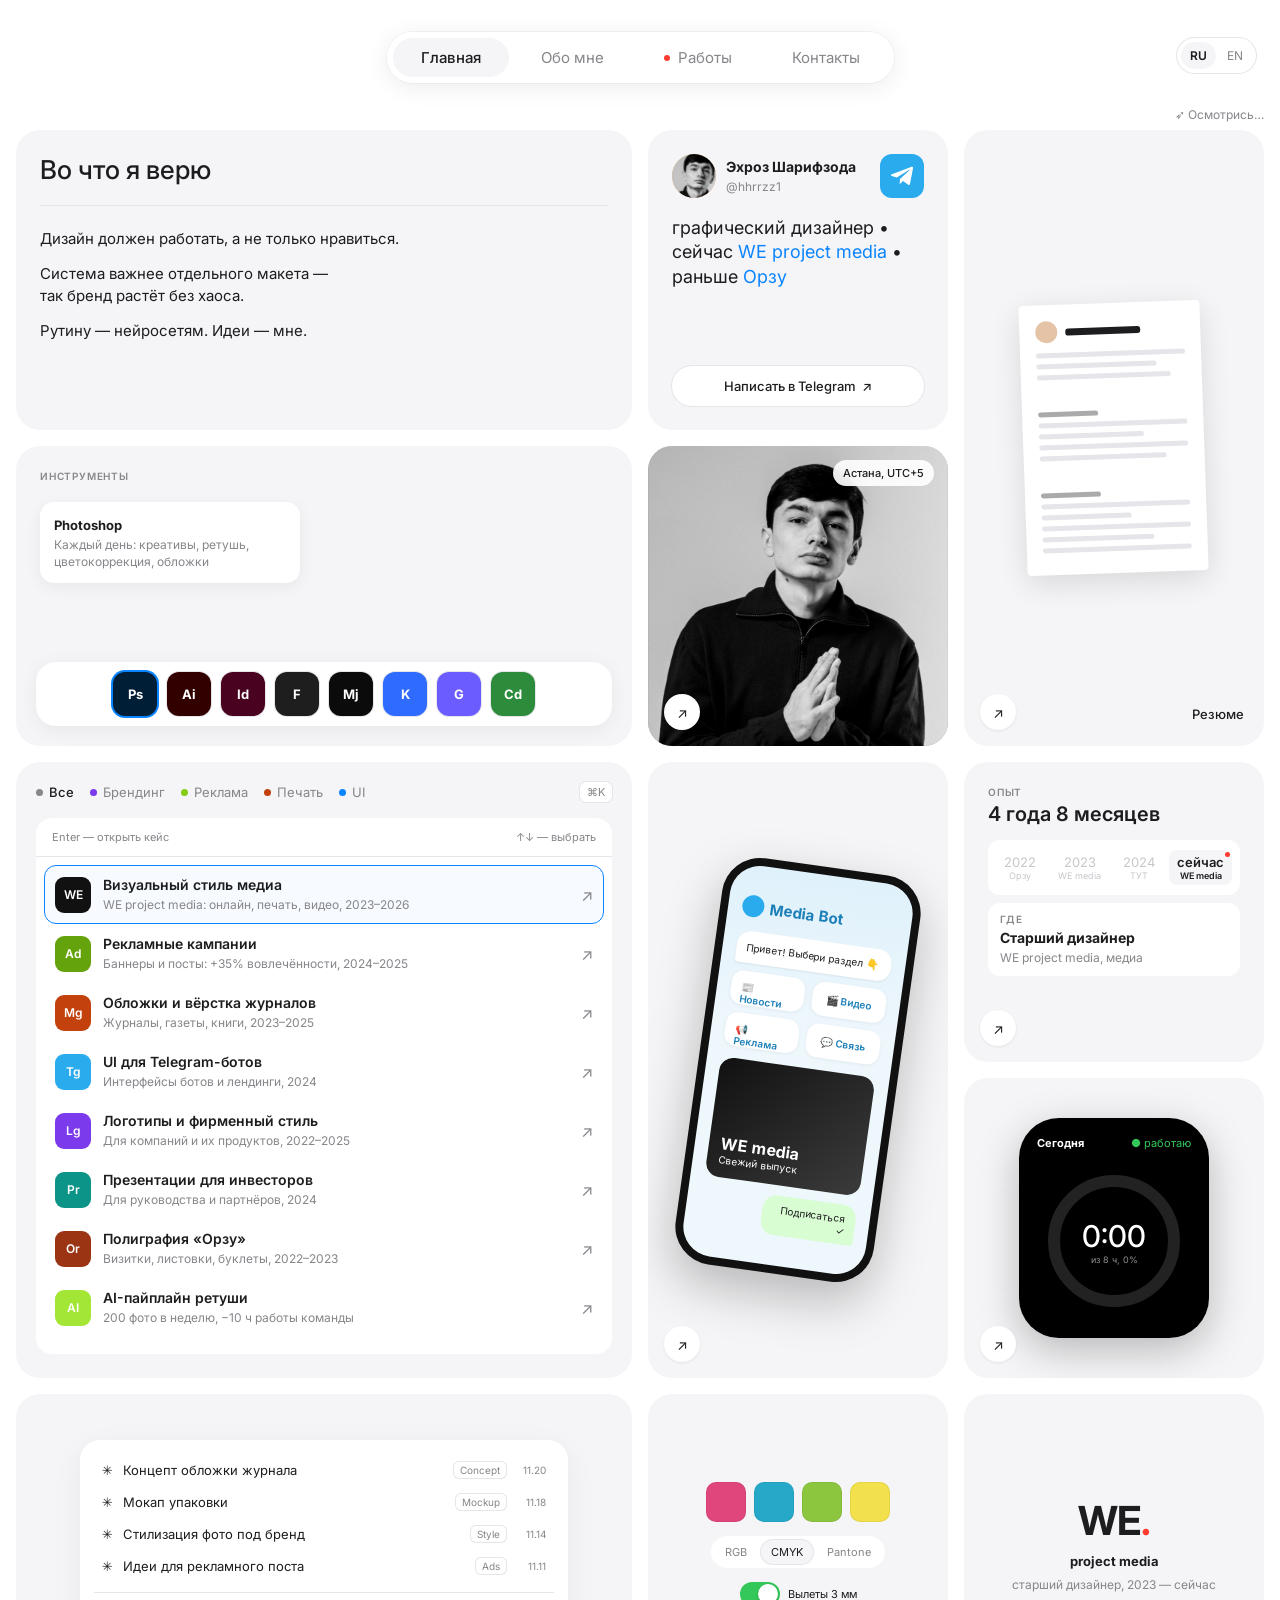
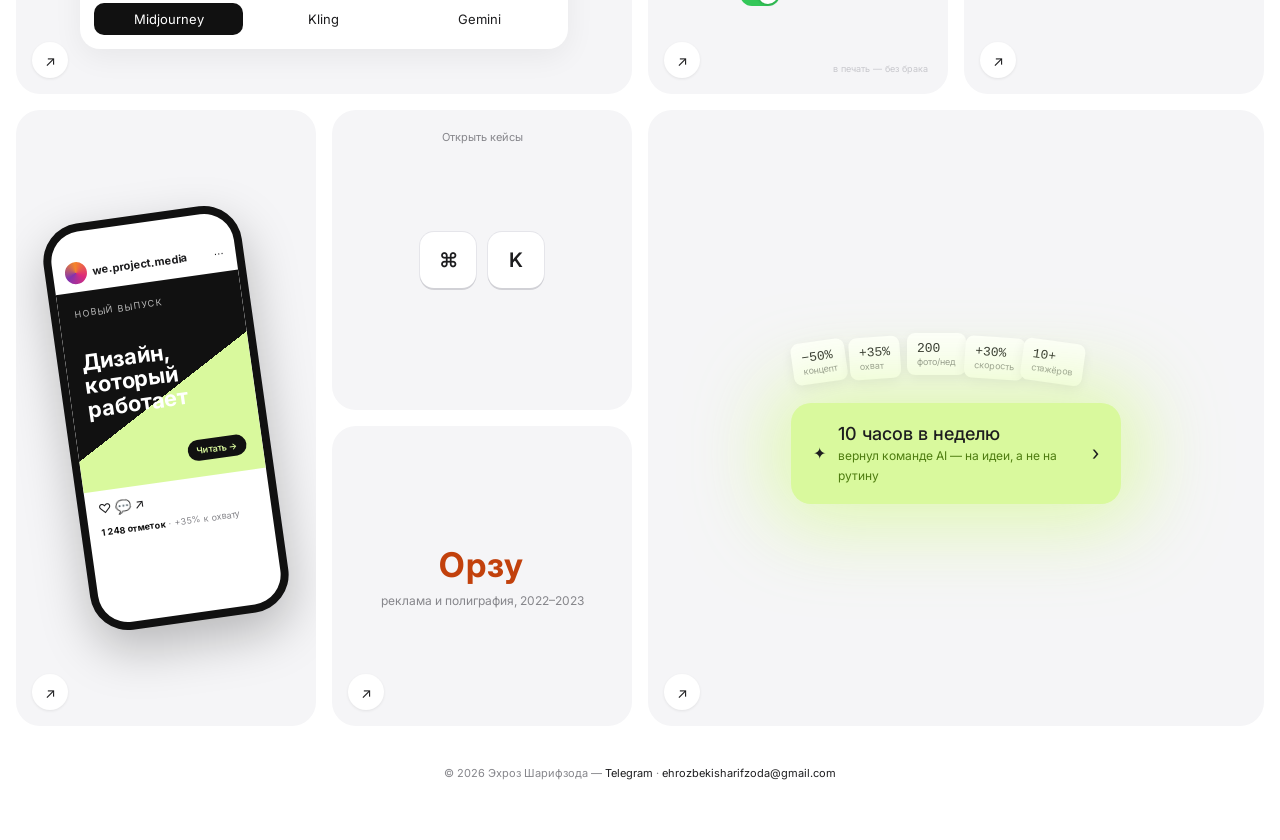
==== index.html @ 91d562b2 "Portfolio site Co-Authored-By: Claude Opus 5.5 <noreply@anthropic.com>" ====
<!doctype html>
<html lang="ru">
<head>
<meta charset="utf-8">
<meta name="viewport" content="width=device-width, initial-scale=1">
<title>Эхроз Шарифзода — графический дизайнер</title>
<link rel="preconnect" href="https://fonts.googleapis.com">
<link href="https://fonts.googleapis.com/css2?family=Inter:wght@400;500;600;700&display=swap" rel="stylesheet">
<style>
:root{
  --bg:#fff; --card:#f5f5f7; --ink:#1d1d1f; --mute:#86868b; --line:#e5e5ea;
  --white:#fff; --accent:#0a84ff; --red:#ff3b30; --lime:#d9f99d; --green:#34c759;
  --r:24px; --cell:330px; --gap:16px;
}
*{box-sizing:border-box;margin:0;padding:0}
body{font-family:Inter,-apple-system,system-ui,sans-serif;background:var(--bg);color:var(--ink);-webkit-font-smoothing:antialiased}
a{color:inherit;text-decoration:none}
button{font:inherit;border:0;background:none;cursor:pointer;color:inherit}

/* ---------- header ---------- */
header{position:sticky;top:16px;z-index:50;display:flex;justify-content:center;padding:16px}
.nav{display:flex;gap:4px;padding:6px;background:rgba(255,255,255,.85);backdrop-filter:blur(20px);border-radius:999px;box-shadow:0 4px 24px rgba(0,0,0,.08),0 0 0 1px rgba(0,0,0,.04)}
.nav a{padding:10px 28px;border-radius:999px;font-size:15px;color:var(--mute);transition:.2s;display:flex;align-items:center;gap:8px}
.nav a:hover{color:var(--ink)}
.nav a.on{background:var(--card);color:var(--ink);font-weight:500}
.nav .dot{width:6px;height:6px;border-radius:50%;background:var(--red)}
.lang{position:absolute;right:24px;top:22px;display:flex;gap:2px;padding:4px;border-radius:999px;background:#fff;box-shadow:0 0 0 1px var(--line)}
.lang button{font-size:12px;padding:6px 9px;border-radius:999px;color:var(--mute)}
.lang button.on{background:var(--card);color:var(--ink);font-weight:600}

.hint{max-width:calc(var(--cell)*4 + var(--gap)*3);margin:24px auto 8px;text-align:right;font-size:12px;color:var(--mute)}

/* ---------- grid ---------- */
main{display:grid;grid-template-columns:repeat(4,var(--cell));grid-auto-rows:var(--cell);gap:var(--gap);justify-content:center;padding:0 16px}
.t{background:var(--card);border-radius:var(--r);position:relative;overflow:hidden;padding:24px;transition:transform .25s}
.w2{grid-column:span 2}.h2{grid-row:span 2}
.go{position:absolute;left:16px;bottom:16px;width:36px;height:36px;border-radius:50%;background:#fff;display:grid;place-items:center;font-size:14px;box-shadow:0 1px 3px rgba(0,0,0,.08);transition:.2s}
.t:hover .go{transform:scale(1.08)}
.label{font-size:10px;font-weight:600;letter-spacing:.08em;color:var(--mute);text-transform:uppercase}

/* beliefs */
.intro h1{font-size:26px;font-weight:500;padding-bottom:20px;border-bottom:1px solid var(--line);margin-bottom:22px}
.intro p{font-size:15px;line-height:1.5;margin-bottom:12px}

/* profile */
.prof{display:flex;flex-direction:column}
.prof .top{display:flex;align-items:center;gap:10px}
.ava{width:44px;height:44px;border-radius:50%;background:linear-gradient(135deg,#f6d365,#fda085);display:grid;place-items:center;color:#fff;font-weight:600;flex:none;overflow:hidden}
.ava img,.photo img{width:100%;height:100%;object-fit:cover}
.photo img{object-position:50% 18%;transition:transform .5s}.photo:hover img{transform:scale(1.04)}
.ava img{object-position:50% 12%;transform:scale(2.2);transform-origin:50% 22%}
.prof b{font-size:14px;display:block}.prof small{font-size:12px;color:var(--mute)}
.tg{margin-left:auto;width:44px;height:44px;border-radius:12px;background:#2aabee;display:grid;place-items:center}
.prof p{font-size:18px;line-height:1.35;margin-top:18px}
.prof p a{color:var(--accent)}
.btn{margin-top:auto;display:flex;justify-content:center;gap:6px;padding:12px;border-radius:999px;background:#fff;font-size:13px;font-weight:500;box-shadow:0 0 0 1px var(--line)}
.btn:hover{background:#fafafa}

/* tools */
.tool-tip{background:#fff;border-radius:14px;padding:12px 14px;width:260px;margin-top:20px;box-shadow:0 4px 16px rgba(0,0,0,.06);min-height:70px}
.tool-tip b{font-size:13px}.tool-tip p{font-size:12px;color:var(--mute);line-height:1.4;margin-top:3px}
.dock{position:absolute;left:20px;right:20px;bottom:20px;background:#fff;border-radius:20px;padding:10px;display:flex;justify-content:center;gap:10px;box-shadow:0 4px 20px rgba(0,0,0,.06)}
.dock button{width:44px;height:44px;border-radius:12px;display:grid;place-items:center;font-size:13px;font-weight:700;color:#fff;transition:transform .2s;box-shadow:0 0 0 1px var(--line)}
.dock button:hover{transform:translateY(-6px) scale(1.1)}
.dock button.on{box-shadow:0 0 0 2px var(--accent)}

/* photo */
.photo{padding:0;background:linear-gradient(160deg,#e9d8c8,#b89a83)}
.photo .ph{position:absolute;inset:0;display:grid;place-items:center;color:rgba(255,255,255,.8);font-size:13px}
.chip{position:absolute;top:14px;right:14px;background:rgba(255,255,255,.9);backdrop-filter:blur(8px);padding:6px 10px;border-radius:999px;font-size:11px;font-weight:500}

/* resume */
.cv{display:grid;place-items:center}
.paper{width:72%;aspect-ratio:1/1.41;background:#fff;border-radius:4px;box-shadow:0 8px 30px rgba(0,0,0,.12);padding:16px;transform:rotate(-2deg);transition:.3s}
.cv:hover .paper{transform:rotate(0) scale(1.03)}
.paper i{display:block;height:5px;background:var(--line);border-radius:3px;margin:6px 0}
.cv .cap{position:absolute;right:20px;bottom:24px;font-size:13px;font-weight:500}

/* cases */
.cases{padding:20px}
.filters{display:flex;gap:16px;align-items:center;font-size:13px;color:var(--mute);margin-bottom:16px}
.filters button{display:flex;align-items:center;gap:6px;color:var(--mute)}
.filters button.on{color:var(--ink);font-weight:500}
.filters .k{margin-left:auto;font-size:11px;padding:3px 7px;background:#fff;border-radius:6px;box-shadow:0 0 0 1px var(--line)}
.fd{width:7px;height:7px;border-radius:50%}
.list{background:#fff;border-radius:16px;height:calc(100% - 40px);display:flex;flex-direction:column;overflow:hidden}
.list .bar{display:flex;justify-content:space-between;font-size:11px;color:var(--mute);padding:12px 16px;border-bottom:1px solid var(--line)}
.list ul{list-style:none;overflow:auto;padding:8px;flex:1}
.list li a{display:flex;align-items:center;gap:12px;padding:10px;border-radius:12px;border:1.5px solid transparent}
.list li.sel a{border-color:var(--accent);background:#f7fbff}
.list li a:hover{background:#fafafa}
.ic{width:36px;height:36px;border-radius:9px;display:grid;place-items:center;color:#fff;font-size:12px;font-weight:600;flex:none}
.list b{font-size:14px;font-weight:600;display:block}.list small{font-size:12px;color:var(--mute)}
.list .ar{margin-left:auto;color:var(--mute)}

/* phone mockups */
.phone-t{display:grid;place-items:center}
.phone{width:200px;height:410px;border-radius:38px;background:#111;padding:8px;box-shadow:0 20px 50px rgba(0,0,0,.25);transform:rotate(8deg);transition:.4s}
.phone-t:hover .phone{transform:rotate(0)}
.scr{width:100%;height:100%;border-radius:30px;background:linear-gradient(180deg,#ece9ff,#fff 45%);padding:30px 14px;overflow:hidden;font-size:10px}
.scr .brand{font-weight:700;font-size:15px;color:#3b2fb8}
.scr .bal{margin-top:16px;background:#2d2a8a;color:#fff;border-radius:16px;padding:14px}
.scr .bal b{font-size:22px;display:block;margin-top:6px}
.scr .row{display:grid;grid-template-columns:1fr 1fr;gap:8px;margin-top:10px}
.scr .row div{background:#fff;border-radius:12px;padding:10px;box-shadow:0 1px 4px rgba(0,0,0,.06);height:60px}
.scr .ln{height:8px;border-radius:4px;background:#e8e6f5;margin:10px 0}

/* experience */
.exp h3{font-size:20px;font-weight:600;margin:4px 0 14px}
.tl{display:flex;justify-content:space-between;background:#fff;border-radius:12px;padding:10px 8px}
.tl button{text-align:center;font-size:13px;color:#c7c7cc;padding:4px 8px;border-radius:8px;position:relative}
.tl button small{display:block;font-size:9px}
.tl button.on{color:var(--ink);background:var(--card);font-weight:600}
.tl button.on::after{content:"";position:absolute;top:2px;right:2px;width:5px;height:5px;border-radius:50%;background:var(--red)}
.where{background:#fff;border-radius:12px;padding:10px 12px;margin-top:8px}
.where b{font-size:14px;display:block;margin-top:4px}.where small{font-size:12px;color:var(--mute)}

/* timer */
.timer-t{display:grid;place-items:center}
.watch{width:190px;height:220px;border-radius:40px;background:#000;color:#fff;padding:18px;box-shadow:0 12px 40px rgba(0,0,0,.25);position:relative}
.watch .hd{display:flex;justify-content:space-between;font-size:11px}
.watch .hd span{color:var(--green)}
.ring{position:absolute;left:50%;top:56%;transform:translate(-50%,-50%);width:140px;height:140px}
.ring svg{transform:rotate(-90deg)}
.ring .v{position:absolute;inset:0;display:grid;place-content:center;text-align:center}
.ring b{font-size:30px;font-weight:500}.ring small{font-size:9px;color:#8e8e93}

/* ai prompts */
.ai{display:grid;place-items:center}
.ai .win{width:86%;background:#fff;border-radius:20px;padding:14px;box-shadow:0 8px 30px rgba(0,0,0,.06)}
.ai ul{list-style:none}
.ai li{display:flex;align-items:center;gap:10px;padding:8px;font-size:13px;border-radius:10px}
.ai li:hover{background:var(--card)}
.ai li .tag{margin-left:auto;font-size:10px;color:var(--mute);padding:2px 6px;border-radius:5px;box-shadow:0 0 0 1px var(--line)}
.ai li time{font-size:10px;color:var(--mute);width:30px;text-align:right}
.ai .sw{display:flex;gap:6px;margin-top:10px;padding-top:10px;border-top:1px solid var(--line)}
.ai .sw button{flex:1;padding:8px;border-radius:10px;font-size:13px;display:flex;justify-content:center;gap:6px}
.ai .sw button.on{background:#111;color:#fff}

/* toggle widget */
.tw{display:flex;flex-direction:column;align-items:center;justify-content:center;gap:14px}
.pill{background:#111;color:#fff;padding:10px 18px;border-radius:12px;font-size:13px}
.seg{display:flex;gap:4px;background:#fff;padding:4px;border-radius:999px}
.seg button{font-size:11px;padding:5px 10px;border-radius:999px;color:var(--mute)}
.seg button.on{background:var(--card);color:var(--ink);box-shadow:0 0 0 1px var(--line)}
.switch{display:flex;align-items:center;gap:8px;font-size:11px}
.sw-i{width:40px;height:24px;border-radius:999px;background:#d1d1d6;position:relative;transition:.2s}
.sw-i::after{content:"";position:absolute;top:2px;left:2px;width:20px;height:20px;border-radius:50%;background:#fff;transition:.2s;box-shadow:0 1px 3px rgba(0,0,0,.2)}
.sw-i.on{background:var(--green)}.sw-i.on::after{left:18px}
.sws{display:flex;gap:8px}
.sws i{width:40px;height:40px;border-radius:10px;background:var(--cmyk);transition:background .4s;box-shadow:inset 0 0 0 1px rgba(0,0,0,.06)}
.sws.rgb i{background:var(--rgb)}
.tw .ver{position:absolute;right:20px;bottom:20px;font-size:9px;color:#c7c7cc}

/* logo tiles */
.logo{display:flex;flex-direction:column;align-items:center;justify-content:center;gap:8px;text-align:center}
.logo .mk{font-size:26px;font-weight:700;letter-spacing:.04em}
.logo small{font-size:12px;color:var(--mute)}

/* cmd k */
.cmd{display:flex;flex-direction:column;align-items:center;justify-content:center;gap:16px}
.cmd .top{position:absolute;top:20px;font-size:11px;color:var(--mute)}
.keys{display:flex;gap:12px}
.keys kbd{width:56px;height:56px;border-radius:14px;background:#fff;display:grid;place-items:center;font:600 20px Inter;box-shadow:0 2px 0 #d1d1d6,0 0 0 1px var(--line);transition:.1s}
.cmd:hover kbd,.keys kbd.dn{transform:translateY(2px);box-shadow:0 0 0 #d1d1d6,0 0 0 1px var(--line)}

/* saved */
.saved{display:grid;place-items:center}
.cards{position:relative;width:300px;height:80px}
.cards span{position:absolute;top:0;background:#fff;border-radius:8px;padding:8px 10px;font-size:13px;font-family:ui-monospace,monospace;box-shadow:0 4px 12px rgba(0,0,0,.08);transition:.4s}
.cards span small{display:block;font-size:9px;color:var(--mute);font-family:Inter}
.saved:hover .cards span{transform:translateY(-14px) rotate(0)!important}
.glow{position:relative;margin-top:-10px;width:330px;padding:20px 22px;border-radius:20px;background:var(--lime);box-shadow:0 0 80px 20px rgba(217,249,157,.8);display:flex;gap:12px;align-items:center}
.glow b{font-size:18px;font-weight:500;display:block}.glow small{font-size:12px;color:#4d7c0f}
.glow .ch{margin-left:auto;font-size:20px}

footer{text-align:center;font-size:11px;color:var(--mute);padding:40px 0 60px}
footer a{color:var(--ink)}

/* modal ⌘K */
.ov{position:fixed;inset:0;background:rgba(0,0,0,.25);backdrop-filter:blur(4px);display:none;align-items:flex-start;justify-content:center;padding-top:15vh;z-index:100}
.ov.on{display:flex}
.ov .list{width:min(560px,92vw);height:auto;max-height:60vh;box-shadow:0 20px 60px rgba(0,0,0,.2)}
.ov input{border:0;outline:0;font:15px Inter;padding:16px;border-bottom:1px solid var(--line)}

/* responsive */
body{overflow-x:clip}
html{scroll-behavior:smooth}.t{scroll-margin-top:96px}
.wrap{container-type:inline-size}
.photo img{position:absolute;inset:0}
.nav a{white-space:nowrap}
.t{min-width:0}
@media (max-width:1420px){
  :root{--cell:calc((100vw - 32px - 48px)/4)}
  @supports (width:1cqw){:root{--cell:calc((100cqw - 32px - 48px)/4)}}
  main{grid-template-columns:repeat(4,var(--cell))}
}
@media (max-width:1180px){
  .lang{position:static;margin-left:8px;align-self:center}
  header{align-items:center}
}
@media (max-width:1180px){
  :root{--cell:calc((100vw - 32px - 16px)/2)}
  @supports (width:1cqw){:root{--cell:calc((100cqw - 32px - 16px)/2)}}
  main{grid-template-columns:repeat(2,var(--cell))}
}
@media (max-width:640px){
  header{padding:12px 8px;top:8px}
  .nav{padding:4px}
  .nav a{padding:8px 11px;font-size:13px}
  .nav a.home{display:none}
  .lang{margin-left:6px}
  .lang button{padding:6px 7px}
  .hint{display:none}
  main{grid-template-columns:minmax(0,1fr);grid-auto-rows:auto;padding:8px 12px 0;gap:12px}
  .w2,.h2{grid-column:auto;grid-row:auto}
  .t{min-height:330px}
  .intro,.prof,.exp{min-height:0}
  .intro h1{font-size:22px}
  .prof p{margin-bottom:20px}
  .exp{padding-bottom:68px}
  .photo{min-height:0;aspect-ratio:4/5}
  .cv .paper{width:52%}
  .cases{min-height:0}
  .cases .list{height:auto}
  .filters{flex-wrap:wrap;gap:8px 14px}
  .filters .k{display:none}
  .phone-t.h2{min-height:500px}
  .saved.h2{min-height:420px}
  .tool-tip{width:100%}
  .dock{flex-wrap:wrap;gap:8px}
  .dock button{width:38px;height:38px;font-size:12px}
  .ai .win{width:100%}
  .ai li time{display:none}
  .glow,.cards{width:100%}
  .cards span:nth-child(n+5){display:none}
  .tl button{padding:4px 4px;font-size:12px}
  footer{padding:32px 16px 48px}
}
@media (max-width:360px){
  .nav a{padding:7px 8px;font-size:12px;gap:5px}
  .lang{margin-left:4px}.lang button{padding:5px 6px;font-size:11px}
}
@media (hover:none){ .cmd .top{display:none} }
</style>
</head>
<body>

<header>
  <nav class="nav">
    <a href="#" class="on home" data-i="nav_home">Главная</a>
    <a href="#about" data-i="nav_about">Обо мне</a>
    <a href="#work"><span class="dot"></span><span data-i="nav_work">Работы</span></a>
    <a href="#contact" data-i="nav_contact">Контакты</a>
  </nav>
  <div class="lang"><button data-l="ru" class="on">RU</button><button data-l="en">EN</button></div>
</header>

<div class="hint">➶ <span data-i="hint">Осмотрись…</span></div>

<div class="wrap"><main>
  <!-- 1. Убеждения -->
  <section class="t intro w2" id="about">
    <h1 data-i="believe_h">Во что я верю</h1>
    <div id="beliefs"></div>
  </section>

  <!-- 2. Профиль -->
  <section class="t prof" id="contact">
    <div class="top">
      <div class="ava" id="ava"></div>
      <div><b id="name"></b><small id="handle"></small></div>
      <a class="tg" id="tg1" target="_blank" aria-label="Telegram"><svg width="22" height="22" viewBox="0 0 24 24" fill="#fff"><path d="M9.8 15.3l-.4 5.3c.6 0 .8-.3 1.1-.6l2.7-2.5 5.5 4c1 .6 1.7.3 2-.9L24 3.6c.3-1.5-.5-2.1-1.5-1.7L1 10.2c-1.4.6-1.4 1.4-.2 1.8l5.6 1.7L19.4 5.5c.6-.4 1.2-.2.7.2z"/></svg></a>
    </div>
    <p id="bio"></p>
    <a class="btn" id="tg2" target="_blank"><span data-i="msg">Написать в Telegram</span> ↗</a>
  </section>

  <!-- 3. Резюме -->
  <a class="t cv h2" id="cvlink" target="_blank">
    <div class="paper"><div style="display:flex;gap:8px;align-items:center;margin-bottom:10px"><div style="width:22px;height:22px;border-radius:50%;background:#e5c3a6"></div><i style="width:50%;height:7px;background:#1d1d1f"></i></div>
      <i></i><i style="width:80%"></i><i style="width:90%"></i><br><i style="width:40%;background:#aaa"></i><i></i><i style="width:70%"></i><i></i><i style="width:85%"></i><br><i style="width:40%;background:#aaa"></i><i></i><i style="width:60%"></i><i></i><i style="width:75%"></i><i></i></div>
    <span class="go">↗</span><span class="cap" data-i="cv">Резюме</span>
  </a>

  <!-- 4. Инструменты -->
  <section class="t w2">
    <div class="label" data-i="tools">Инструменты</div>
    <div class="tool-tip"><b id="tool-n"></b><p id="tool-d"></p></div>
    <div class="dock" id="dock"></div>
  </section>

  <!-- 5. Фото -->
  <section class="t photo">
    <div class="ph" id="photo"></div>
    <span class="chip" id="loc"></span>
    <span class="go">↗</span>
  </section>

  <!-- 6. Кейсы -->
  <section class="t cases w2 h2" id="work">
    <div class="filters" id="filters"></div>
    <div class="list">
      <div class="bar"><span data-i="enter">Enter — открыть кейс</span><span data-i="arrows">↑↓ — выбрать</span></div>
      <ul id="cases"></ul>
    </div>
  </section>

  <!-- 7. Телефон 1 -->
  <section class="t phone-t h2">
    <div class="phone"><div class="scr" style="background:linear-gradient(180deg,#dff1fb,#eef7fc 40%)">
      <div class="brand" style="color:#1c7fb8;display:flex;align-items:center;gap:6px"><span style="width:22px;height:22px;border-radius:50%;background:#2aabee;display:inline-block"></span>Media Bot</div>
      <div style="background:#fff;border-radius:14px 14px 14px 4px;padding:10px;margin-top:14px;box-shadow:0 1px 2px rgba(0,0,0,.08)">Привет! Выбери раздел 👇</div>
      <div class="row" style="margin-top:8px"><div style="height:34px;display:grid;place-items:center;color:#1c7fb8;font-weight:600">📰 Новости</div><div style="height:34px;display:grid;place-items:center;color:#1c7fb8;font-weight:600">🎬 Видео</div><div style="height:34px;display:grid;place-items:center;color:#1c7fb8;font-weight:600">📢 Реклама</div><div style="height:34px;display:grid;place-items:center;color:#1c7fb8;font-weight:600">💬 Связь</div></div>
      <div style="margin-top:12px;border-radius:14px;height:120px;background:linear-gradient(135deg,#111,#3b3b3b);color:#fff;padding:12px;display:flex;flex-direction:column;justify-content:flex-end"><b style="font-size:16px">WE media</b>Свежий выпуск</div>
      <div style="background:#d9fdd3;border-radius:14px 14px 4px 14px;padding:8px 10px;margin:10px 0 0 auto;width:60%;text-align:right">Подписаться ✓</div>
    </div></div>
    <span class="go">↗</span>
  </section>

  <!-- 8. Опыт -->
  <section class="t exp">
    <div class="label" data-i="exp">Опыт</div>
    <h3 id="exp-total"></h3>
    <div class="tl" id="tl"></div>
    <div class="where"><div class="label" data-i="where">Где</div><b id="w-role"></b><small id="w-place"></small></div>
    <span class="go">↗</span>
  </section>

  <!-- 9. Таймер -->
  <section class="t timer-t">
    <div class="watch">
      <div class="hd"><b data-i="today">Сегодня</b><span>● <span data-i="working">работаю</span></span></div>
      <div class="ring">
        <svg width="140" height="140"><circle cx="70" cy="70" r="60" stroke="#222" stroke-width="12" fill="none"/><circle id="arc" cx="70" cy="70" r="60" stroke="#fff" stroke-width="12" fill="none" stroke-linecap="round" stroke-dasharray="377" stroke-dashoffset="377" style="transition:stroke-dashoffset 1s"/></svg>
        <div class="v"><b id="clock">0:00</b><small id="pct"></small></div>
      </div>
    </div>
    <span class="go">↗</span>
  </section>

  <!-- 10. AI-промпты -->
  <section class="t ai w2">
    <div class="win">
      <ul id="prompts"></ul>
      <div class="sw" id="aisw"></div>
    </div>
    <span class="go">↗</span>
  </section>

  <!-- 11. Виджет печати: RGB / CMYK -->
  <section class="t tw">
    <div class="sws" id="sws"><i style="--rgb:#ff2d55;--cmyk:#e0457b"></i><i style="--rgb:#00e0ff;--cmyk:#26a9c9"></i><i style="--rgb:#7cff00;--cmyk:#8cc63f"></i><i style="--rgb:#ffe600;--cmyk:#f2e14c"></i></div>
    <div class="seg" id="seg"><button>RGB</button><button class="on">CMYK</button><button>Pantone</button></div>
    <div class="switch"><span class="sw-i on" id="swi"></span><span data-i="bleed">Вылеты 3 мм</span></div>
    <span class="ver" data-i="tryit">в печать — без брака</span>
    <span class="go">↗</span>
  </section>

  <!-- 12. Лого: WE project media -->
  <section class="t logo">
    <div class="mk" style="font-size:40px;letter-spacing:-.02em">WE<span style="color:var(--red)">.</span></div>
    <b style="font-size:13px">project media</b>
    <small data-i="logo1">старший дизайнер, 2023 — сейчас</small>
    <span class="go">↗</span>
  </section>

  <!-- 13. Телефон 2 -->
  <section class="t phone-t h2">
    <div class="phone" style="transform:rotate(-8deg)"><div class="scr" style="background:#fff;padding:30px 0 0">
      <div style="display:flex;align-items:center;gap:6px;padding:0 12px 8px"><span style="width:22px;height:22px;border-radius:50%;background:conic-gradient(#f58529,#dd2a7b,#8134af,#f58529)"></span><b style="font-size:11px">we.project.media</b><span style="margin-left:auto">⋯</span></div>
      <div style="height:200px;background:linear-gradient(150deg,#111 0 55%,#d9f99d 55%);color:#fff;padding:16px;display:flex;flex-direction:column;justify-content:space-between">
        <span style="font-size:9px;letter-spacing:.1em;opacity:.7">НОВЫЙ ВЫПУСК</span>
        <b style="font-size:22px;line-height:1.05">Дизайн,<br>который<br>работает</b>
        <span style="align-self:flex-end;background:#111;color:#d9f99d;padding:5px 9px;border-radius:999px;font-size:9px;font-weight:600">Читать →</span>
      </div>
      <div style="padding:10px 12px;font-size:13px">♡ 💬 ↗</div>
      <div style="padding:0 12px;font-size:9px;color:#86868b"><b style="color:#111">1 248 отметок</b> · +35% к охвату</div>
    </div></div>
    <span class="go">↗</span>
  </section>

  <!-- 14. ⌘K -->
  <button class="t cmd" id="cmdtile">
    <span class="top" data-i="opencases">Открыть кейсы</span>
    <div class="keys"><kbd>⌘</kbd><kbd>K</kbd></div>
  </button>

  <!-- 15. Сэкономлено -->
  <section class="t saved w2 h2">
    <div>
      <div class="cards" id="stat-cards"></div>
      <div class="glow"><span>✦</span><div><b data-i="saved">10 часов в неделю</b><small data-i="saved2">вернул команде AI — на идеи, а не на рутину</small></div><span class="ch">›</span></div>
    </div>
    <span class="go">↗</span>
  </section>

  <!-- 16. Лого проекта 2 -->
  <section class="t logo">
    <div class="mk" style="color:#c2410c;font-size:34px">Орзу</div>
    <small data-i="logo2">реклама и полиграфия, 2022–2023</small>
    <span class="go">↗</span>
  </section>
</main></div>

<footer>© <span id="yr"></span> <span id="fname"></span> — <a id="tg3" target="_blank">Telegram</a> · <a id="mail"></a></footer>

<div class="ov" id="ov">
  <div class="list"><input id="q" placeholder="Поиск кейса…"><ul id="ovlist"></ul></div>
</div>

<script>
/* ===================================================================
   ВСЁ, ЧТО НУЖНО ПОМЕНЯТЬ ПОД СЕБЯ — ЗДЕСЬ
   =================================================================== */
const ME = {
  name:   {ru:"Эхроз Шарифзода", en:"Ehroz Sharifzoda"},
  handle: "@hhrrzz1",
  telegram: "https://t.me/hhrrzz1",
  email: "ehrozbekisharifzoda@gmail.com",
  photo: "photo.jpg",
  resume: "resume.pdf",
  location: {ru:"Астана, UTC+5", en:"Astana, UTC+5"},
  bio: {
    ru:'графический дизайнер • сейчас <a href="#work">WE project media</a> • раньше <a href="https://orzu-reklama.org" target="_blank">Орзу</a>',
    en:'graphic designer • now <a href="#work">WE project media</a> • before <a href="https://orzu-reklama.org" target="_blank">Orzu</a>'
  },
  beliefs: {
    ru:["Дизайн должен работать, а не только нравиться.","Система важнее отдельного макета —<br>так бренд растёт без хаоса.","Рутину — нейросетям. Идеи — мне."],
    en:["Design has to work, not just look nice.","A system beats a single layout —<br>that's how a brand scales without chaos.","Routine goes to AI. Ideas stay with me."]
  },
  tools: [
    {n:"Photoshop", c:"#001e36", t:"Ps", d:{ru:"Каждый день: креативы, ретушь, цветокоррекция, обложки",en:"Every day: ad creatives, retouching, color grading, covers"}},
    {n:"Illustrator", c:"#330000", t:"Ai", d:{ru:"Логотипы, фирменный стиль, иллюстрации",en:"Logos, brand identity, illustration"}},
    {n:"InDesign", c:"#49021f", t:"Id", d:{ru:"Вёрстка журналов, газет, книг и буклетов",en:"Magazine, newspaper, book and brochure layout"}},
    {n:"Figma", c:"#1e1e1e", t:"F", d:{ru:"UI для сайтов и Telegram-ботов, презентации",en:"UI for websites and Telegram bots, presentations"}},
    {n:"Midjourney", c:"#0b0b0b", t:"Mj", d:{ru:"Генерация идей, концептов и мокапов",en:"Ideas, concepts and mockups"}},
    {n:"Kling", c:"#2f6bff", t:"K", d:{ru:"Сториборды и черновики видеоконтента",en:"Storyboards and video drafts"}},
    {n:"Gemini", c:"#6b5cff", t:"G", d:{ru:"Быстрые концепты и вариации",en:"Fast concepts and variations"}},
    {n:"CorelDRAW", c:"#2c8c3c", t:"Cd", d:{ru:"Полиграфия и подготовка к печати (CMYK)",en:"Print production and prepress (CMYK)"}},
  ],
  filters: [
    {k:"all",   c:"#86868b", l:{ru:"Все",en:"All"}},
    {k:"brand", c:"#7c3aed", l:{ru:"Брендинг",en:"Branding"}},
    {k:"ads",   c:"#84cc16", l:{ru:"Реклама",en:"Ads"}},
    {k:"print", c:"#c2410c", l:{ru:"Печать",en:"Print"}},
    {k:"ui",    c:"#0a84ff", l:{ru:"UI",en:"UI"}},
  ],
  // ← это черновые кейсы по резюме: замени на реальные работы и дай ссылки (Behance, Dribbble, PDF)
  cases: [
    {i:"WE", c:"#111", tag:"brand", t:{ru:"Визуальный стиль медиа",en:"Media visual identity"}, s:{ru:"WE project media: онлайн, печать, видео, 2023–2026",en:"WE project media: online, print, video, 2023–2026"}, url:"#"},
    {i:"Ad", c:"#65a30d", tag:"ads", t:{ru:"Рекламные кампании",en:"Ad campaigns"}, s:{ru:"Баннеры и посты: +35% вовлечённости, 2024–2025",en:"Banners and posts: +35% engagement, 2024–2025"}, url:"#"},
    {i:"Mg", c:"#c2410c", tag:"print", t:{ru:"Обложки и вёрстка журналов",en:"Magazine covers & layout"}, s:{ru:"Журналы, газеты, книги, 2023–2025",en:"Magazines, newspapers, books, 2023–2025"}, url:"#"},
    {i:"Tg", c:"#2aabee", tag:"ui", t:{ru:"UI для Telegram-ботов",en:"Telegram bot UI"}, s:{ru:"Интерфейсы ботов и лендинги, 2024",en:"Bot interfaces and landing pages, 2024"}, url:"#"},
    {i:"Lg", c:"#7c3aed", tag:"brand", t:{ru:"Логотипы и фирменный стиль",en:"Logos & brand identity"}, s:{ru:"Для компаний и их продуктов, 2022–2025",en:"For companies and products, 2022–2025"}, url:"#"},
    {i:"Pr", c:"#0d9488", tag:"brand", t:{ru:"Презентации для инвесторов",en:"Investor decks"}, s:{ru:"Для руководства и партнёров, 2024",en:"For management and partners, 2024"}, url:"#"},
    {i:"Or", c:"#9a3412", tag:"print", t:{ru:"Полиграфия «Орзу»",en:"Orzu print production"}, s:{ru:"Визитки, листовки, буклеты, 2022–2023",en:"Business cards, flyers, brochures, 2022–2023"}, url:"https://orzu-reklama.org"},
    {i:"AI", c:"#a3e635", tag:"ads", t:{ru:"AI-пайплайн ретуши",en:"AI retouching pipeline"}, s:{ru:"200 фото в неделю, −10 ч работы команды",en:"200 photos a week, −10 h team time"}, url:"#"},
  ],
  careerStart: "2022-04",   // считаем стаж автоматически
  timeline: [
    {y:"2022", p:{ru:"Орзу",en:"Orzu"}, role:{ru:"Дизайнер",en:"Designer"}, place:{ru:"Орзу, реклама и полиграфия",en:"Orzu, advertising & print"}},
    {y:"2023", p:{ru:"WE media",en:"WE media"}, role:{ru:"Старший дизайнер",en:"Senior designer"}, place:{ru:"WE project media",en:"WE project media"}},
    {y:"2024", p:{ru:"ТУТ",en:"TUT"}, role:{ru:"Диплом инженера",en:"Engineering degree"}, place:{ru:"ТУТ, ИТ в дизайне",en:"TUT, IT in design"}},
    {y:{ru:"сейчас",en:"now"}, p:{ru:"WE media",en:"WE media"}, role:{ru:"Старший дизайнер",en:"Senior designer"}, place:{ru:"WE project media, медиа",en:"WE project media, media"}},
  ],
  ai: {
    "Midjourney": [["Концепт обложки журнала","Concept","11.20"],["Мокап упаковки","Mockup","11.18"],["Стилизация фото под бренд","Style","11.14"],["Идеи для рекламного поста","Ads","11.11"]],
    "Kling":      [["Сториборд для видеоролика","Story","11.09"],["Анимация баннера","Motion","11.05"],["Черновик рилса","Video","10.28"],["Оживить обложку","Motion","10.20"]],
    "Gemini":     [["Апскейл 200 фото","Retouch","11.21"],["Вариации креатива ×18","Ads","11.17"],["Удалить фон пачкой","Retouch","11.12"],["Ресайз под соцсети","Formats","11.08"]],
  },
  stats: [["−50%","концепт"],["+35%","охват"],["200","фото/нед"],["+30%","скорость"],["10+","стажёров"]],
};

/* ---------- i18n UI ---------- */
const UI = {
  en:{nav_home:"Home",nav_about:"About",nav_work:"Work",nav_contact:"Contact",hint:"Look around…",believe_h:"What I believe",msg:"Message on Telegram",cv:"Résumé",tools:"Tools",enter:"Enter — open case",arrows:"↑↓ — select",exp:"Experience",where:"Where",today:"Today",working:"working",bleed:"3 mm bleed",tryit:"print-ready, no defects",opencases:"Open the cases",saved:"10 hours a week",saved2:"AI gave back to the team — for ideas, not routine",logo1:"senior designer, 2023 — now",logo2:"advertising & print, 2022–2023"},
  ru:{}
};
document.querySelectorAll("[data-i]").forEach(e=>UI.ru[e.dataset.i]=e.textContent);

let L = localStorageGet("lang") || "ru", filter="all", sel=0, toolI=0, ai="Midjourney", tlI=ME.timeline.length-1;
function localStorageGet(k){try{return localStorage.getItem(k)}catch(e){return null}}
const tx = v => typeof v==="object" && v ? (v[L] ?? v.ru) : v;
const $ = id => document.getElementById(id);

function render(){
  document.documentElement.lang=L;
  document.querySelectorAll("[data-i]").forEach(e=>e.textContent=UI[L][e.dataset.i]);
  document.querySelectorAll(".lang button").forEach(b=>b.classList.toggle("on",b.dataset.l===L));
  document.title = tx(ME.name)+" — Product Designer";
  $("name").textContent=tx(ME.name); $("fname").textContent=tx(ME.name); $("handle").textContent=ME.handle;
  ["tg1","tg2","tg3"].forEach(i=>$(i).href=ME.telegram); $("cvlink").href=ME.resume;
  $("ava").innerHTML = ME.photo?`<img src="${ME.photo}" alt="">`:tx(ME.name)[0];
  $("photo").innerHTML = ME.photo?`<img src="${ME.photo}" alt="">`:(L==="ru"?"твоё фото":"your photo");
  $("loc").textContent=tx(ME.location); $("bio").innerHTML=tx(ME.bio);
  $("beliefs").innerHTML=tx(ME.beliefs).map(p=>`<p>${p}</p>`).join("");
  // tools
  $("dock").innerHTML=ME.tools.map((t,i)=>`<button data-t="${i}" style="background:${t.c}" class="${i===toolI?'on':''}" title="${t.n}">${t.t}</button>`).join("");
  $("tool-n").textContent=ME.tools[toolI].n; $("tool-d").textContent=tx(ME.tools[toolI].d);
  // filters + cases
  $("filters").innerHTML=ME.filters.map(f=>`<button data-f="${f.k}" class="${f.k===filter?'on':''}"><span class="fd" style="background:${f.c}"></span>${tx(f.l)}</button>`).join("")+`<span class="k">⌘K</span>`;
  renderCases();
  // experience
  $("exp-total").textContent=expText();
  $("tl").innerHTML=ME.timeline.map((t,i)=>`<button data-tl="${i}" class="${i===tlI?'on':''}">${tx(t.y)}<small>${tx(t.p)}</small></button>`).join("");
  $("w-role").textContent=tx(ME.timeline[tlI].role); $("w-place").textContent=tx(ME.timeline[tlI].place);
  // ai
  $("prompts").innerHTML=ME.ai[ai].map(p=>`<li><span>✳</span>${p[0]}<span class="tag">${p[1]}</span><time>${p[2]}</time></li>`).join("");
  $("aisw").innerHTML=Object.keys(ME.ai).map(k=>`<button data-ai="${k}" class="${k===ai?'on':''}">${k}</button>`).join("");
  // stats
  $("stat-cards").innerHTML=ME.stats.map((s,i)=>`<span style="left:${i*58}px;transform:rotate(${(i-2)*4}deg) translateY(${Math.abs(i-2)*4}px)">${s[0]}<small>${s[1]}</small></span>`).join("");
  $("yr").textContent=new Date().getFullYear();
  $("mail").textContent=ME.email; $("mail").href="mailto:"+ME.email;
  document.title = tx(ME.name)+(L==="ru"?" — графический дизайнер":" — Graphic Designer");
}
function plural(n,f){const a=n%10,b=n%100;return f[(a===1&&b!==11)?0:(a>=2&&a<=4&&(b<10||b>=20))?1:2]}
function expText(){
  const [y,m]=ME.careerStart.split("-").map(Number), d=new Date();
  const total=(d.getFullYear()-y)*12+(d.getMonth()+1-m), Y=Math.floor(total/12), M=total%12;
  if(L==="en") return `${Y} year${Y!==1?"s":""}`+(M?` ${M} month${M!==1?"s":""}`:"");
  return `${Y} ${plural(Y,["год","года","лет"])}`+(M?` ${M} ${plural(M,["месяц","месяца","месяцев"])}`:"");
}
function visible(){return ME.cases.filter(c=>filter==="all"||c.tag===filter)}
function caseHTML(list,s){return list.map((c,i)=>`<li class="${i===s?'sel':''}"><a href="${c.url}"><span class="ic" style="background:${c.c}">${c.i}</span><span><b>${tx(c.t)}</b><small>${tx(c.s)}</small></span><span class="ar">↗</span></a></li>`).join("")}
function renderCases(){ const v=visible(); sel=Math.min(sel,v.length-1); $("cases").innerHTML=caseHTML(v,sel); }

document.addEventListener("click",e=>{
  const b=e.target.closest("button"); if(!b) return;
  if(b.dataset.l){L=b.dataset.l;try{localStorage.setItem("lang",L)}catch(_){} render()}
  if(b.dataset.t){toolI=+b.dataset.t;render()}
  if(b.dataset.f){filter=b.dataset.f;sel=0;render()}
  if(b.dataset.tl){tlI=+b.dataset.tl;render()}
  if(b.dataset.ai){ai=b.dataset.ai;render()}
  if(b.closest("#seg")){[...b.parentNode.children].forEach(x=>x.classList.toggle("on",x===b));$("sws").classList.toggle("rgb",b.textContent==="RGB")}
  if(b.id==="cmdtile") openOv();
});
$("swi").onclick=e=>e.target.classList.toggle("on");
document.querySelectorAll('.nav a').forEach(a=>a.onclick=()=>{document.querySelectorAll('.nav a').forEach(x=>x.classList.remove('on'));a.classList.add('on')});

/* keyboard: ↑↓ Enter on the list, ⌘K palette */
let ovSel=0;
function ovItems(){const q=$("q").value.toLowerCase();return ME.cases.filter(c=>(tx(c.t)+tx(c.s)).toLowerCase().includes(q))}
function renderOv(){const v=ovItems();ovSel=Math.max(0,Math.min(ovSel,v.length-1));$("ovlist").innerHTML=caseHTML(v,ovSel)}
function openOv(){$("ov").classList.add("on");$("q").value="";ovSel=0;renderOv();$("q").focus()}
$("q").oninput=()=>{ovSel=0;renderOv()};
$("ov").onclick=e=>{if(e.target.id==="ov")$("ov").classList.remove("on")};
document.addEventListener("keydown",e=>{
  if((e.metaKey||e.ctrlKey)&&e.key.toLowerCase()==="k"){e.preventDefault();openOv();document.querySelectorAll('.keys kbd').forEach(k=>{k.classList.add('dn');setTimeout(()=>k.classList.remove('dn'),150)});return}
  const ov=$("ov").classList.contains("on");
  if(e.key==="Escape"){$("ov").classList.remove("on");return}
  if(!["ArrowDown","ArrowUp","Enter"].includes(e.key)) return;
  if(ov){const v=ovItems();if(e.key==="ArrowDown")ovSel++;if(e.key==="ArrowUp")ovSel--;if(e.key==="Enter"&&v[ovSel])location.href=v[ovSel].url;e.preventDefault();renderOv();return}
  if(document.activeElement!==document.body) return;
  const v=visible(); if(e.key==="ArrowDown")sel=(sel+1)%v.length; if(e.key==="ArrowUp")sel=(sel-1+v.length)%v.length;
  if(e.key==="Enter"&&v[sel])location.href=v[sel].url; e.preventDefault(); renderCases();
});

/* timer: worked time today since 9:00, out of 8h */
function tick(){
  const n=new Date(), start=new Date(n); start.setHours(9,0,0,0);
  const m=Math.max(0,Math.min(480,(n-start)/60000)), p=m/480;
  $("clock").textContent=Math.floor(m/60)+":"+String(Math.floor(m%60)).padStart(2,"0");
  $("pct").textContent=(L==="ru"?"из 8 ч, ":"of 8 h, ")+Math.round(p*100)+"%";
  $("arc").style.strokeDashoffset=377*(1-p);
}
render(); tick(); setInterval(tick,30000);
</script>
</body>
</html>
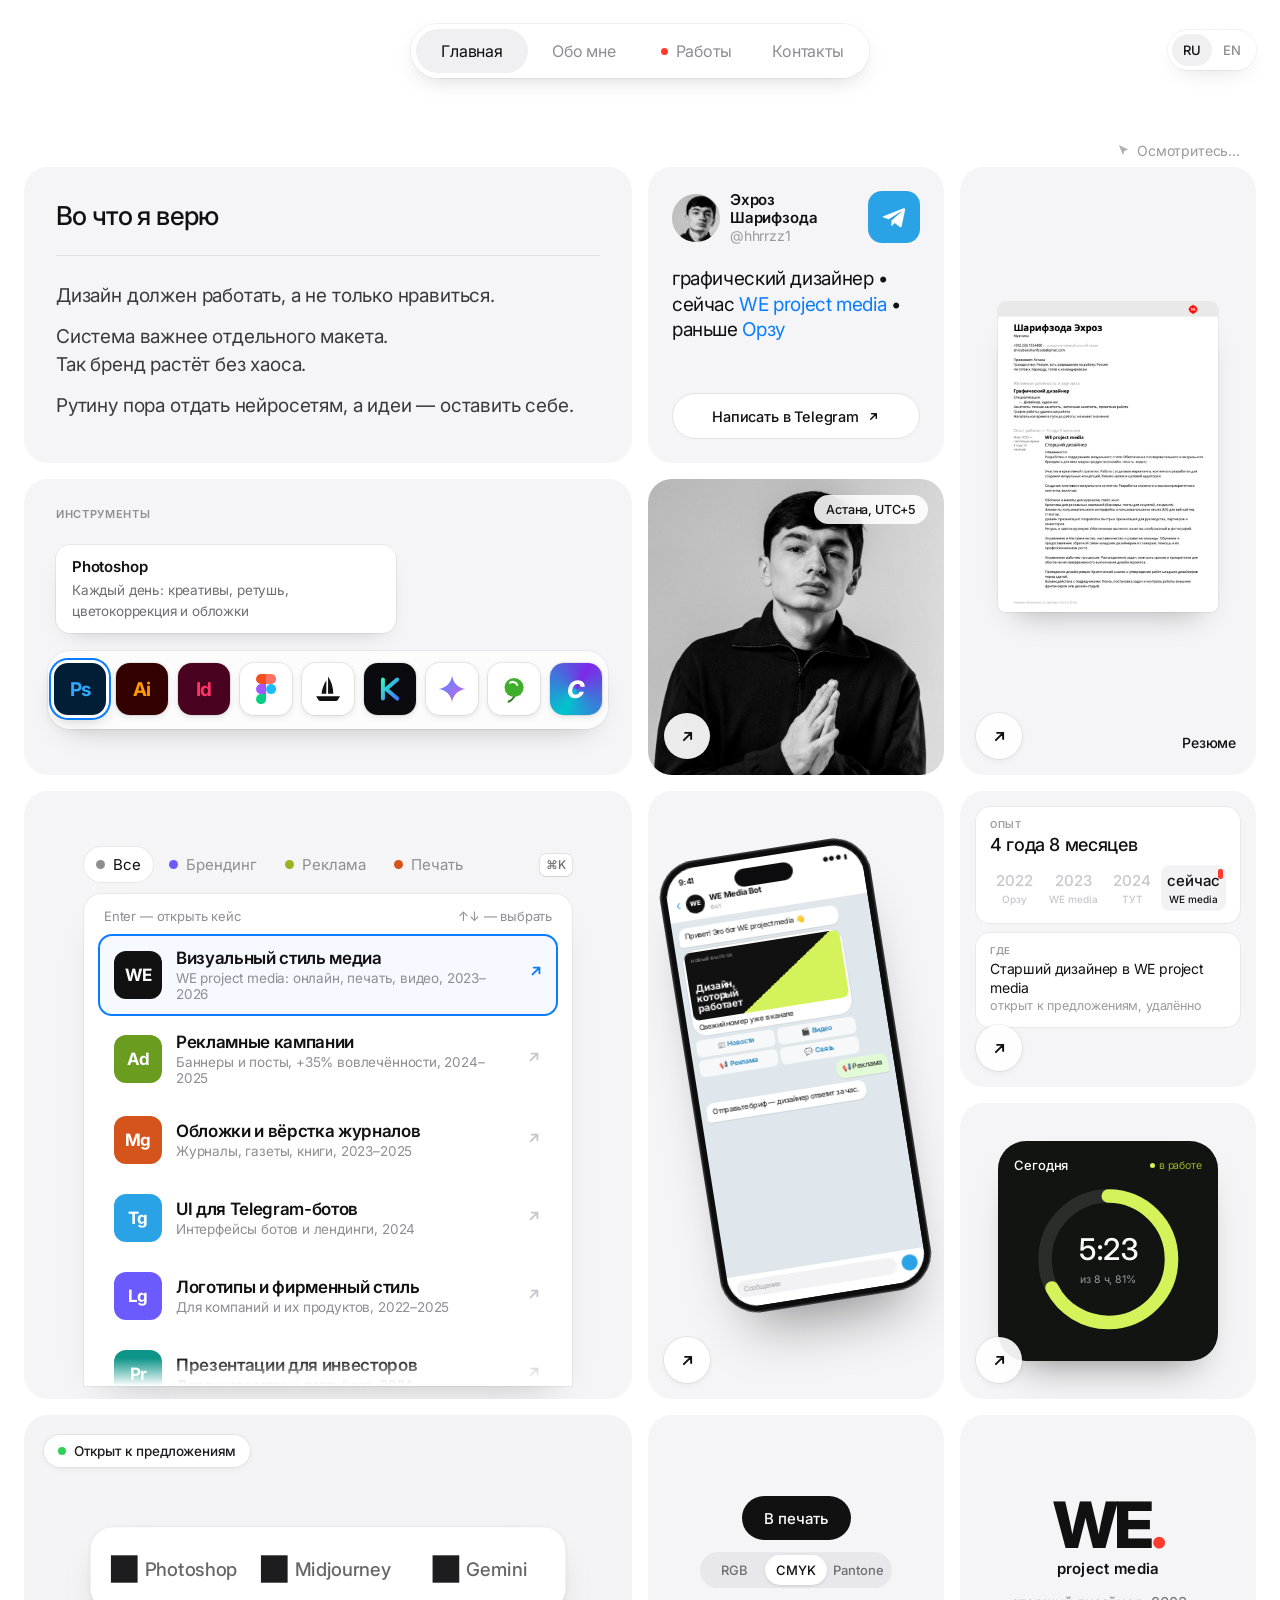
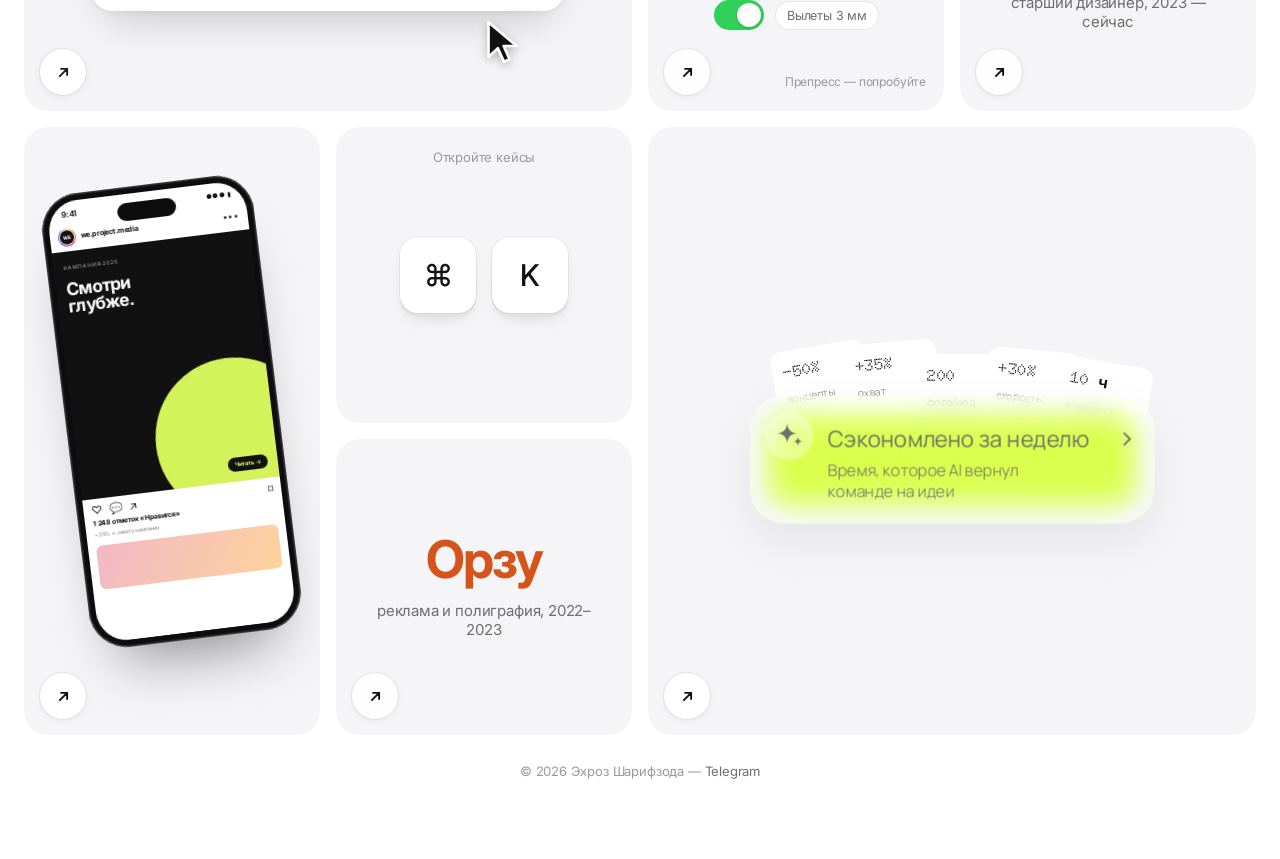
==== commit 36d5a789: "Rebuild site to match reference layout and animations; add about, work, contact and case pages Co-Au" ====
--- a/index.html
+++ b/index.html
@@ -1,570 +1,23 @@
-<!doctype html>
+<!DOCTYPE html>
 <html lang="ru">
 <head>
 <meta charset="utf-8">
-<meta name="viewport" content="width=device-width, initial-scale=1">
+<base href="/">
+<meta name="viewport" content="width=device-width,initial-scale=1">
 <title>Эхроз Шарифзода — графический дизайнер</title>
+<meta name="description" content="Эхроз Шарифзода — графический дизайнер. Брендинг, рекламные креативы, полиграфия и AI в дизайне.">
 <link rel="preconnect" href="https://fonts.googleapis.com">
-<link href="https://fonts.googleapis.com/css2?family=Inter:wght@400;500;600;700&display=swap" rel="stylesheet">
-<style>
-:root{
-  --bg:#fff; --card:#f5f5f7; --ink:#1d1d1f; --mute:#86868b; --line:#e5e5ea;
-  --white:#fff; --accent:#0a84ff; --red:#ff3b30; --lime:#d9f99d; --green:#34c759;
-  --r:24px; --cell:330px; --gap:16px;
-}
-*{box-sizing:border-box;margin:0;padding:0}
-body{font-family:Inter,-apple-system,system-ui,sans-serif;background:var(--bg);color:var(--ink);-webkit-font-smoothing:antialiased}
-a{color:inherit;text-decoration:none}
-button{font:inherit;border:0;background:none;cursor:pointer;color:inherit}
-
-/* ---------- header ---------- */
-header{position:sticky;top:16px;z-index:50;display:flex;justify-content:center;padding:16px}
-.nav{display:flex;gap:4px;padding:6px;background:rgba(255,255,255,.85);backdrop-filter:blur(20px);border-radius:999px;box-shadow:0 4px 24px rgba(0,0,0,.08),0 0 0 1px rgba(0,0,0,.04)}
-.nav a{padding:10px 28px;border-radius:999px;font-size:15px;color:var(--mute);transition:.2s;display:flex;align-items:center;gap:8px}
-.nav a:hover{color:var(--ink)}
-.nav a.on{background:var(--card);color:var(--ink);font-weight:500}
-.nav .dot{width:6px;height:6px;border-radius:50%;background:var(--red)}
-.lang{position:absolute;right:24px;top:22px;display:flex;gap:2px;padding:4px;border-radius:999px;background:#fff;box-shadow:0 0 0 1px var(--line)}
-.lang button{font-size:12px;padding:6px 9px;border-radius:999px;color:var(--mute)}
-.lang button.on{background:var(--card);color:var(--ink);font-weight:600}
-
-.hint{max-width:calc(var(--cell)*4 + var(--gap)*3);margin:24px auto 8px;text-align:right;font-size:12px;color:var(--mute)}
-
-/* ---------- grid ---------- */
-main{display:grid;grid-template-columns:repeat(4,var(--cell));grid-auto-rows:var(--cell);gap:var(--gap);justify-content:center;padding:0 16px}
-.t{background:var(--card);border-radius:var(--r);position:relative;overflow:hidden;padding:24px;transition:transform .25s}
-.w2{grid-column:span 2}.h2{grid-row:span 2}
-.go{position:absolute;left:16px;bottom:16px;width:36px;height:36px;border-radius:50%;background:#fff;display:grid;place-items:center;font-size:14px;box-shadow:0 1px 3px rgba(0,0,0,.08);transition:.2s}
-.t:hover .go{transform:scale(1.08)}
-.label{font-size:10px;font-weight:600;letter-spacing:.08em;color:var(--mute);text-transform:uppercase}
-
-/* beliefs */
-.intro h1{font-size:26px;font-weight:500;padding-bottom:20px;border-bottom:1px solid var(--line);margin-bottom:22px}
-.intro p{font-size:15px;line-height:1.5;margin-bottom:12px}
-
-/* profile */
-.prof{display:flex;flex-direction:column}
-.prof .top{display:flex;align-items:center;gap:10px}
-.ava{width:44px;height:44px;border-radius:50%;background:linear-gradient(135deg,#f6d365,#fda085);display:grid;place-items:center;color:#fff;font-weight:600;flex:none;overflow:hidden}
-.ava img,.photo img{width:100%;height:100%;object-fit:cover}
-.photo img{object-position:50% 18%;transition:transform .5s}.photo:hover img{transform:scale(1.04)}
-.ava img{object-position:50% 12%;transform:scale(2.2);transform-origin:50% 22%}
-.prof b{font-size:14px;display:block}.prof small{font-size:12px;color:var(--mute)}
-.tg{margin-left:auto;width:44px;height:44px;border-radius:12px;background:#2aabee;display:grid;place-items:center}
-.prof p{font-size:18px;line-height:1.35;margin-top:18px}
-.prof p a{color:var(--accent)}
-.btn{margin-top:auto;display:flex;justify-content:center;gap:6px;padding:12px;border-radius:999px;background:#fff;font-size:13px;font-weight:500;box-shadow:0 0 0 1px var(--line)}
-.btn:hover{background:#fafafa}
-
-/* tools */
-.tool-tip{background:#fff;border-radius:14px;padding:12px 14px;width:260px;margin-top:20px;box-shadow:0 4px 16px rgba(0,0,0,.06);min-height:70px}
-.tool-tip b{font-size:13px}.tool-tip p{font-size:12px;color:var(--mute);line-height:1.4;margin-top:3px}
-.dock{position:absolute;left:20px;right:20px;bottom:20px;background:#fff;border-radius:20px;padding:10px;display:flex;justify-content:center;gap:10px;box-shadow:0 4px 20px rgba(0,0,0,.06)}
-.dock button{width:44px;height:44px;border-radius:12px;display:grid;place-items:center;font-size:13px;font-weight:700;color:#fff;transition:transform .2s;box-shadow:0 0 0 1px var(--line)}
-.dock button:hover{transform:translateY(-6px) scale(1.1)}
-.dock button.on{box-shadow:0 0 0 2px var(--accent)}
-
-/* photo */
-.photo{padding:0;background:linear-gradient(160deg,#e9d8c8,#b89a83)}
-.photo .ph{position:absolute;inset:0;display:grid;place-items:center;color:rgba(255,255,255,.8);font-size:13px}
-.chip{position:absolute;top:14px;right:14px;background:rgba(255,255,255,.9);backdrop-filter:blur(8px);padding:6px 10px;border-radius:999px;font-size:11px;font-weight:500}
-
-/* resume */
-.cv{display:grid;place-items:center}
-.paper{width:72%;aspect-ratio:1/1.41;background:#fff;border-radius:4px;box-shadow:0 8px 30px rgba(0,0,0,.12);padding:16px;transform:rotate(-2deg);transition:.3s}
-.cv:hover .paper{transform:rotate(0) scale(1.03)}
-.paper i{display:block;height:5px;background:var(--line);border-radius:3px;margin:6px 0}
-.cv .cap{position:absolute;right:20px;bottom:24px;font-size:13px;font-weight:500}
-
-/* cases */
-.cases{padding:20px}
-.filters{display:flex;gap:16px;align-items:center;font-size:13px;color:var(--mute);margin-bottom:16px}
-.filters button{display:flex;align-items:center;gap:6px;color:var(--mute)}
-.filters button.on{color:var(--ink);font-weight:500}
-.filters .k{margin-left:auto;font-size:11px;padding:3px 7px;background:#fff;border-radius:6px;box-shadow:0 0 0 1px var(--line)}
-.fd{width:7px;height:7px;border-radius:50%}
-.list{background:#fff;border-radius:16px;height:calc(100% - 40px);display:flex;flex-direction:column;overflow:hidden}
-.list .bar{display:flex;justify-content:space-between;font-size:11px;color:var(--mute);padding:12px 16px;border-bottom:1px solid var(--line)}
-.list ul{list-style:none;overflow:auto;padding:8px;flex:1}
-.list li a{display:flex;align-items:center;gap:12px;padding:10px;border-radius:12px;border:1.5px solid transparent}
-.list li.sel a{border-color:var(--accent);background:#f7fbff}
-.list li a:hover{background:#fafafa}
-.ic{width:36px;height:36px;border-radius:9px;display:grid;place-items:center;color:#fff;font-size:12px;font-weight:600;flex:none}
-.list b{font-size:14px;font-weight:600;display:block}.list small{font-size:12px;color:var(--mute)}
-.list .ar{margin-left:auto;color:var(--mute)}
-
-/* phone mockups */
-.phone-t{display:grid;place-items:center}
-.phone{width:200px;height:410px;border-radius:38px;background:#111;padding:8px;box-shadow:0 20px 50px rgba(0,0,0,.25);transform:rotate(8deg);transition:.4s}
-.phone-t:hover .phone{transform:rotate(0)}
-.scr{width:100%;height:100%;border-radius:30px;background:linear-gradient(180deg,#ece9ff,#fff 45%);padding:30px 14px;overflow:hidden;font-size:10px}
-.scr .brand{font-weight:700;font-size:15px;color:#3b2fb8}
-.scr .bal{margin-top:16px;background:#2d2a8a;color:#fff;border-radius:16px;padding:14px}
-.scr .bal b{font-size:22px;display:block;margin-top:6px}
-.scr .row{display:grid;grid-template-columns:1fr 1fr;gap:8px;margin-top:10px}
-.scr .row div{background:#fff;border-radius:12px;padding:10px;box-shadow:0 1px 4px rgba(0,0,0,.06);height:60px}
-.scr .ln{height:8px;border-radius:4px;background:#e8e6f5;margin:10px 0}
-
-/* experience */
-.exp h3{font-size:20px;font-weight:600;margin:4px 0 14px}
-.tl{display:flex;justify-content:space-between;background:#fff;border-radius:12px;padding:10px 8px}
-.tl button{text-align:center;font-size:13px;color:#c7c7cc;padding:4px 8px;border-radius:8px;position:relative}
-.tl button small{display:block;font-size:9px}
-.tl button.on{color:var(--ink);background:var(--card);font-weight:600}
-.tl button.on::after{content:"";position:absolute;top:2px;right:2px;width:5px;height:5px;border-radius:50%;background:var(--red)}
-.where{background:#fff;border-radius:12px;padding:10px 12px;margin-top:8px}
-.where b{font-size:14px;display:block;margin-top:4px}.where small{font-size:12px;color:var(--mute)}
-
-/* timer */
-.timer-t{display:grid;place-items:center}
-.watch{width:190px;height:220px;border-radius:40px;background:#000;color:#fff;padding:18px;box-shadow:0 12px 40px rgba(0,0,0,.25);position:relative}
-.watch .hd{display:flex;justify-content:space-between;font-size:11px}
-.watch .hd span{color:var(--green)}
-.ring{position:absolute;left:50%;top:56%;transform:translate(-50%,-50%);width:140px;height:140px}
-.ring svg{transform:rotate(-90deg)}
-.ring .v{position:absolute;inset:0;display:grid;place-content:center;text-align:center}
-.ring b{font-size:30px;font-weight:500}.ring small{font-size:9px;color:#8e8e93}
-
-/* ai prompts */
-.ai{display:grid;place-items:center}
-.ai .win{width:86%;background:#fff;border-radius:20px;padding:14px;box-shadow:0 8px 30px rgba(0,0,0,.06)}
-.ai ul{list-style:none}
-.ai li{display:flex;align-items:center;gap:10px;padding:8px;font-size:13px;border-radius:10px}
-.ai li:hover{background:var(--card)}
-.ai li .tag{margin-left:auto;font-size:10px;color:var(--mute);padding:2px 6px;border-radius:5px;box-shadow:0 0 0 1px var(--line)}
-.ai li time{font-size:10px;color:var(--mute);width:30px;text-align:right}
-.ai .sw{display:flex;gap:6px;margin-top:10px;padding-top:10px;border-top:1px solid var(--line)}
-.ai .sw button{flex:1;padding:8px;border-radius:10px;font-size:13px;display:flex;justify-content:center;gap:6px}
-.ai .sw button.on{background:#111;color:#fff}
-
-/* toggle widget */
-.tw{display:flex;flex-direction:column;align-items:center;justify-content:center;gap:14px}
-.pill{background:#111;color:#fff;padding:10px 18px;border-radius:12px;font-size:13px}
-.seg{display:flex;gap:4px;background:#fff;padding:4px;border-radius:999px}
-.seg button{font-size:11px;padding:5px 10px;border-radius:999px;color:var(--mute)}
-.seg button.on{background:var(--card);color:var(--ink);box-shadow:0 0 0 1px var(--line)}
-.switch{display:flex;align-items:center;gap:8px;font-size:11px}
-.sw-i{width:40px;height:24px;border-radius:999px;background:#d1d1d6;position:relative;transition:.2s}
-.sw-i::after{content:"";position:absolute;top:2px;left:2px;width:20px;height:20px;border-radius:50%;background:#fff;transition:.2s;box-shadow:0 1px 3px rgba(0,0,0,.2)}
-.sw-i.on{background:var(--green)}.sw-i.on::after{left:18px}
-.sws{display:flex;gap:8px}
-.sws i{width:40px;height:40px;border-radius:10px;background:var(--cmyk);transition:background .4s;box-shadow:inset 0 0 0 1px rgba(0,0,0,.06)}
-.sws.rgb i{background:var(--rgb)}
-.tw .ver{position:absolute;right:20px;bottom:20px;font-size:9px;color:#c7c7cc}
-
-/* logo tiles */
-.logo{display:flex;flex-direction:column;align-items:center;justify-content:center;gap:8px;text-align:center}
-.logo .mk{font-size:26px;font-weight:700;letter-spacing:.04em}
-.logo small{font-size:12px;color:var(--mute)}
-
-/* cmd k */
-.cmd{display:flex;flex-direction:column;align-items:center;justify-content:center;gap:16px}
-.cmd .top{position:absolute;top:20px;font-size:11px;color:var(--mute)}
-.keys{display:flex;gap:12px}
-.keys kbd{width:56px;height:56px;border-radius:14px;background:#fff;display:grid;place-items:center;font:600 20px Inter;box-shadow:0 2px 0 #d1d1d6,0 0 0 1px var(--line);transition:.1s}
-.cmd:hover kbd,.keys kbd.dn{transform:translateY(2px);box-shadow:0 0 0 #d1d1d6,0 0 0 1px var(--line)}
-
-/* saved */
-.saved{display:grid;place-items:center}
-.cards{position:relative;width:300px;height:80px}
-.cards span{position:absolute;top:0;background:#fff;border-radius:8px;padding:8px 10px;font-size:13px;font-family:ui-monospace,monospace;box-shadow:0 4px 12px rgba(0,0,0,.08);transition:.4s}
-.cards span small{display:block;font-size:9px;color:var(--mute);font-family:Inter}
-.saved:hover .cards span{transform:translateY(-14px) rotate(0)!important}
-.glow{position:relative;margin-top:-10px;width:330px;padding:20px 22px;border-radius:20px;background:var(--lime);box-shadow:0 0 80px 20px rgba(217,249,157,.8);display:flex;gap:12px;align-items:center}
-.glow b{font-size:18px;font-weight:500;display:block}.glow small{font-size:12px;color:#4d7c0f}
-.glow .ch{margin-left:auto;font-size:20px}
-
-footer{text-align:center;font-size:11px;color:var(--mute);padding:40px 0 60px}
-footer a{color:var(--ink)}
-
-/* modal ⌘K */
-.ov{position:fixed;inset:0;background:rgba(0,0,0,.25);backdrop-filter:blur(4px);display:none;align-items:flex-start;justify-content:center;padding-top:15vh;z-index:100}
-.ov.on{display:flex}
-.ov .list{width:min(560px,92vw);height:auto;max-height:60vh;box-shadow:0 20px 60px rgba(0,0,0,.2)}
-.ov input{border:0;outline:0;font:15px Inter;padding:16px;border-bottom:1px solid var(--line)}
-
-/* responsive */
-body{overflow-x:clip}
-html{scroll-behavior:smooth}.t{scroll-margin-top:96px}
-.wrap{container-type:inline-size}
-.photo img{position:absolute;inset:0}
-.nav a{white-space:nowrap}
-.t{min-width:0}
-@media (max-width:1420px){
-  :root{--cell:calc((100vw - 32px - 48px)/4)}
-  @supports (width:1cqw){:root{--cell:calc((100cqw - 32px - 48px)/4)}}
-  main{grid-template-columns:repeat(4,var(--cell))}
-}
-@media (max-width:1180px){
-  .lang{position:static;margin-left:8px;align-self:center}
-  header{align-items:center}
-}
-@media (max-width:1180px){
-  :root{--cell:calc((100vw - 32px - 16px)/2)}
-  @supports (width:1cqw){:root{--cell:calc((100cqw - 32px - 16px)/2)}}
-  main{grid-template-columns:repeat(2,var(--cell))}
-}
-@media (max-width:640px){
-  header{padding:12px 8px;top:8px}
-  .nav{padding:4px}
-  .nav a{padding:8px 11px;font-size:13px}
-  .nav a.home{display:none}
-  .lang{margin-left:6px}
-  .lang button{padding:6px 7px}
-  .hint{display:none}
-  main{grid-template-columns:minmax(0,1fr);grid-auto-rows:auto;padding:8px 12px 0;gap:12px}
-  .w2,.h2{grid-column:auto;grid-row:auto}
-  .t{min-height:330px}
-  .intro,.prof,.exp{min-height:0}
-  .intro h1{font-size:22px}
-  .prof p{margin-bottom:20px}
-  .exp{padding-bottom:68px}
-  .photo{min-height:0;aspect-ratio:4/5}
-  .cv .paper{width:52%}
-  .cases{min-height:0}
-  .cases .list{height:auto}
-  .filters{flex-wrap:wrap;gap:8px 14px}
-  .filters .k{display:none}
-  .phone-t.h2{min-height:500px}
-  .saved.h2{min-height:420px}
-  .tool-tip{width:100%}
-  .dock{flex-wrap:wrap;gap:8px}
-  .dock button{width:38px;height:38px;font-size:12px}
-  .ai .win{width:100%}
-  .ai li time{display:none}
-  .glow,.cards{width:100%}
-  .cards span:nth-child(n+5){display:none}
-  .tl button{padding:4px 4px;font-size:12px}
-  footer{padding:32px 16px 48px}
-}
-@media (max-width:360px){
-  .nav a{padding:7px 8px;font-size:12px;gap:5px}
-  .lang{margin-left:4px}.lang button{padding:5px 6px;font-size:11px}
-}
-@media (hover:none){ .cmd .top{display:none} }
-</style>
+<link rel="preconnect" href="https://fonts.gstatic.com" crossorigin>
+<link href="https://fonts.googleapis.com/css2?family=Inter:wght@400;500;600;700;800&family=Doto:wght@700&family=Manrope:wght@300;400&display=swap" rel="stylesheet">
+<link rel="stylesheet" href="site.css">
 </head>
 <body>
-
-<header>
-  <nav class="nav">
-    <a href="#" class="on home" data-i="nav_home">Главная</a>
-    <a href="#about" data-i="nav_about">Обо мне</a>
-    <a href="#work"><span class="dot"></span><span data-i="nav_work">Работы</span></a>
-    <a href="#contact" data-i="nav_contact">Контакты</a>
-  </nav>
-  <div class="lang"><button data-l="ru" class="on">RU</button><button data-l="en">EN</button></div>
-</header>
-
-<div class="hint">➶ <span data-i="hint">Осмотрись…</span></div>
-
-<div class="wrap"><main>
-  <!-- 1. Убеждения -->
-  <section class="t intro w2" id="about">
-    <h1 data-i="believe_h">Во что я верю</h1>
-    <div id="beliefs"></div>
-  </section>
-
-  <!-- 2. Профиль -->
-  <section class="t prof" id="contact">
-    <div class="top">
-      <div class="ava" id="ava"></div>
-      <div><b id="name"></b><small id="handle"></small></div>
-      <a class="tg" id="tg1" target="_blank" aria-label="Telegram"><svg width="22" height="22" viewBox="0 0 24 24" fill="#fff"><path d="M9.8 15.3l-.4 5.3c.6 0 .8-.3 1.1-.6l2.7-2.5 5.5 4c1 .6 1.7.3 2-.9L24 3.6c.3-1.5-.5-2.1-1.5-1.7L1 10.2c-1.4.6-1.4 1.4-.2 1.8l5.6 1.7L19.4 5.5c.6-.4 1.2-.2.7.2z"/></svg></a>
-    </div>
-    <p id="bio"></p>
-    <a class="btn" id="tg2" target="_blank"><span data-i="msg">Написать в Telegram</span> ↗</a>
-  </section>
-
-  <!-- 3. Резюме -->
-  <a class="t cv h2" id="cvlink" target="_blank">
-    <div class="paper"><div style="display:flex;gap:8px;align-items:center;margin-bottom:10px"><div style="width:22px;height:22px;border-radius:50%;background:#e5c3a6"></div><i style="width:50%;height:7px;background:#1d1d1f"></i></div>
-      <i></i><i style="width:80%"></i><i style="width:90%"></i><br><i style="width:40%;background:#aaa"></i><i></i><i style="width:70%"></i><i></i><i style="width:85%"></i><br><i style="width:40%;background:#aaa"></i><i></i><i style="width:60%"></i><i></i><i style="width:75%"></i><i></i></div>
-    <span class="go">↗</span><span class="cap" data-i="cv">Резюме</span>
-  </a>
-
-  <!-- 4. Инструменты -->
-  <section class="t w2">
-    <div class="label" data-i="tools">Инструменты</div>
-    <div class="tool-tip"><b id="tool-n"></b><p id="tool-d"></p></div>
-    <div class="dock" id="dock"></div>
-  </section>
-
-  <!-- 5. Фото -->
-  <section class="t photo">
-    <div class="ph" id="photo"></div>
-    <span class="chip" id="loc"></span>
-    <span class="go">↗</span>
-  </section>
-
-  <!-- 6. Кейсы -->
-  <section class="t cases w2 h2" id="work">
-    <div class="filters" id="filters"></div>
-    <div class="list">
-      <div class="bar"><span data-i="enter">Enter — открыть кейс</span><span data-i="arrows">↑↓ — выбрать</span></div>
-      <ul id="cases"></ul>
-    </div>
-  </section>
-
-  <!-- 7. Телефон 1 -->
-  <section class="t phone-t h2">
-    <div class="phone"><div class="scr" style="background:linear-gradient(180deg,#dff1fb,#eef7fc 40%)">
-      <div class="brand" style="color:#1c7fb8;display:flex;align-items:center;gap:6px"><span style="width:22px;height:22px;border-radius:50%;background:#2aabee;display:inline-block"></span>Media Bot</div>
-      <div style="background:#fff;border-radius:14px 14px 14px 4px;padding:10px;margin-top:14px;box-shadow:0 1px 2px rgba(0,0,0,.08)">Привет! Выбери раздел 👇</div>
-      <div class="row" style="margin-top:8px"><div style="height:34px;display:grid;place-items:center;color:#1c7fb8;font-weight:600">📰 Новости</div><div style="height:34px;display:grid;place-items:center;color:#1c7fb8;font-weight:600">🎬 Видео</div><div style="height:34px;display:grid;place-items:center;color:#1c7fb8;font-weight:600">📢 Реклама</div><div style="height:34px;display:grid;place-items:center;color:#1c7fb8;font-weight:600">💬 Связь</div></div>
-      <div style="margin-top:12px;border-radius:14px;height:120px;background:linear-gradient(135deg,#111,#3b3b3b);color:#fff;padding:12px;display:flex;flex-direction:column;justify-content:flex-end"><b style="font-size:16px">WE media</b>Свежий выпуск</div>
-      <div style="background:#d9fdd3;border-radius:14px 14px 4px 14px;padding:8px 10px;margin:10px 0 0 auto;width:60%;text-align:right">Подписаться ✓</div>
-    </div></div>
-    <span class="go">↗</span>
-  </section>
-
-  <!-- 8. Опыт -->
-  <section class="t exp">
-    <div class="label" data-i="exp">Опыт</div>
-    <h3 id="exp-total"></h3>
-    <div class="tl" id="tl"></div>
-    <div class="where"><div class="label" data-i="where">Где</div><b id="w-role"></b><small id="w-place"></small></div>
-    <span class="go">↗</span>
-  </section>
-
-  <!-- 9. Таймер -->
-  <section class="t timer-t">
-    <div class="watch">
-      <div class="hd"><b data-i="today">Сегодня</b><span>● <span data-i="working">работаю</span></span></div>
-      <div class="ring">
-        <svg width="140" height="140"><circle cx="70" cy="70" r="60" stroke="#222" stroke-width="12" fill="none"/><circle id="arc" cx="70" cy="70" r="60" stroke="#fff" stroke-width="12" fill="none" stroke-linecap="round" stroke-dasharray="377" stroke-dashoffset="377" style="transition:stroke-dashoffset 1s"/></svg>
-        <div class="v"><b id="clock">0:00</b><small id="pct"></small></div>
-      </div>
-    </div>
-    <span class="go">↗</span>
-  </section>
-
-  <!-- 10. AI-промпты -->
-  <section class="t ai w2">
-    <div class="win">
-      <ul id="prompts"></ul>
-      <div class="sw" id="aisw"></div>
-    </div>
-    <span class="go">↗</span>
-  </section>
-
-  <!-- 11. Виджет печати: RGB / CMYK -->
-  <section class="t tw">
-    <div class="sws" id="sws"><i style="--rgb:#ff2d55;--cmyk:#e0457b"></i><i style="--rgb:#00e0ff;--cmyk:#26a9c9"></i><i style="--rgb:#7cff00;--cmyk:#8cc63f"></i><i style="--rgb:#ffe600;--cmyk:#f2e14c"></i></div>
-    <div class="seg" id="seg"><button>RGB</button><button class="on">CMYK</button><button>Pantone</button></div>
-    <div class="switch"><span class="sw-i on" id="swi"></span><span data-i="bleed">Вылеты 3 мм</span></div>
-    <span class="ver" data-i="tryit">в печать — без брака</span>
-    <span class="go">↗</span>
-  </section>
-
-  <!-- 12. Лого: WE project media -->
-  <section class="t logo">
-    <div class="mk" style="font-size:40px;letter-spacing:-.02em">WE<span style="color:var(--red)">.</span></div>
-    <b style="font-size:13px">project media</b>
-    <small data-i="logo1">старший дизайнер, 2023 — сейчас</small>
-    <span class="go">↗</span>
-  </section>
-
-  <!-- 13. Телефон 2 -->
-  <section class="t phone-t h2">
-    <div class="phone" style="transform:rotate(-8deg)"><div class="scr" style="background:#fff;padding:30px 0 0">
-      <div style="display:flex;align-items:center;gap:6px;padding:0 12px 8px"><span style="width:22px;height:22px;border-radius:50%;background:conic-gradient(#f58529,#dd2a7b,#8134af,#f58529)"></span><b style="font-size:11px">we.project.media</b><span style="margin-left:auto">⋯</span></div>
-      <div style="height:200px;background:linear-gradient(150deg,#111 0 55%,#d9f99d 55%);color:#fff;padding:16px;display:flex;flex-direction:column;justify-content:space-between">
-        <span style="font-size:9px;letter-spacing:.1em;opacity:.7">НОВЫЙ ВЫПУСК</span>
-        <b style="font-size:22px;line-height:1.05">Дизайн,<br>который<br>работает</b>
-        <span style="align-self:flex-end;background:#111;color:#d9f99d;padding:5px 9px;border-radius:999px;font-size:9px;font-weight:600">Читать →</span>
-      </div>
-      <div style="padding:10px 12px;font-size:13px">♡ 💬 ↗</div>
-      <div style="padding:0 12px;font-size:9px;color:#86868b"><b style="color:#111">1 248 отметок</b> · +35% к охвату</div>
-    </div></div>
-    <span class="go">↗</span>
-  </section>
-
-  <!-- 14. ⌘K -->
-  <button class="t cmd" id="cmdtile">
-    <span class="top" data-i="opencases">Открыть кейсы</span>
-    <div class="keys"><kbd>⌘</kbd><kbd>K</kbd></div>
-  </button>
-
-  <!-- 15. Сэкономлено -->
-  <section class="t saved w2 h2">
-    <div>
-      <div class="cards" id="stat-cards"></div>
-      <div class="glow"><span>✦</span><div><b data-i="saved">10 часов в неделю</b><small data-i="saved2">вернул команде AI — на идеи, а не на рутину</small></div><span class="ch">›</span></div>
-    </div>
-    <span class="go">↗</span>
-  </section>
-
-  <!-- 16. Лого проекта 2 -->
-  <section class="t logo">
-    <div class="mk" style="color:#c2410c;font-size:34px">Орзу</div>
-    <small data-i="logo2">реклама и полиграфия, 2022–2023</small>
-    <span class="go">↗</span>
-  </section>
-</main></div>
-
-<footer>© <span id="yr"></span> <span id="fname"></span> — <a id="tg3" target="_blank">Telegram</a> · <a id="mail"></a></footer>
-
-<div class="ov" id="ov">
-  <div class="list"><input id="q" placeholder="Поиск кейса…"><ul id="ovlist"></ul></div>
+<div class="top" id="top"><nav class="pill" id="pill" aria-label="Навигация"></nav></div>
+<div class="lang" role="group" aria-label="Language">
+  <button id="lRu" aria-pressed="true">RU</button><button id="lEn" aria-pressed="false">EN</button>
 </div>
-
-<script>
-/* ===================================================================
-   ВСЁ, ЧТО НУЖНО ПОМЕНЯТЬ ПОД СЕБЯ — ЗДЕСЬ
-   =================================================================== */
-const ME = {
-  name:   {ru:"Эхроз Шарифзода", en:"Ehroz Sharifzoda"},
-  handle: "@hhrrzz1",
-  telegram: "https://t.me/hhrrzz1",
-  email: "ehrozbekisharifzoda@gmail.com",
-  photo: "photo.jpg",
-  resume: "resume.pdf",
-  location: {ru:"Астана, UTC+5", en:"Astana, UTC+5"},
-  bio: {
-    ru:'графический дизайнер • сейчас <a href="#work">WE project media</a> • раньше <a href="https://orzu-reklama.org" target="_blank">Орзу</a>',
-    en:'graphic designer • now <a href="#work">WE project media</a> • before <a href="https://orzu-reklama.org" target="_blank">Orzu</a>'
-  },
-  beliefs: {
-    ru:["Дизайн должен работать, а не только нравиться.","Система важнее отдельного макета —<br>так бренд растёт без хаоса.","Рутину — нейросетям. Идеи — мне."],
-    en:["Design has to work, not just look nice.","A system beats a single layout —<br>that's how a brand scales without chaos.","Routine goes to AI. Ideas stay with me."]
-  },
-  tools: [
-    {n:"Photoshop", c:"#001e36", t:"Ps", d:{ru:"Каждый день: креативы, ретушь, цветокоррекция, обложки",en:"Every day: ad creatives, retouching, color grading, covers"}},
-    {n:"Illustrator", c:"#330000", t:"Ai", d:{ru:"Логотипы, фирменный стиль, иллюстрации",en:"Logos, brand identity, illustration"}},
-    {n:"InDesign", c:"#49021f", t:"Id", d:{ru:"Вёрстка журналов, газет, книг и буклетов",en:"Magazine, newspaper, book and brochure layout"}},
-    {n:"Figma", c:"#1e1e1e", t:"F", d:{ru:"UI для сайтов и Telegram-ботов, презентации",en:"UI for websites and Telegram bots, presentations"}},
-    {n:"Midjourney", c:"#0b0b0b", t:"Mj", d:{ru:"Генерация идей, концептов и мокапов",en:"Ideas, concepts and mockups"}},
-    {n:"Kling", c:"#2f6bff", t:"K", d:{ru:"Сториборды и черновики видеоконтента",en:"Storyboards and video drafts"}},
-    {n:"Gemini", c:"#6b5cff", t:"G", d:{ru:"Быстрые концепты и вариации",en:"Fast concepts and variations"}},
-    {n:"CorelDRAW", c:"#2c8c3c", t:"Cd", d:{ru:"Полиграфия и подготовка к печати (CMYK)",en:"Print production and prepress (CMYK)"}},
-  ],
-  filters: [
-    {k:"all",   c:"#86868b", l:{ru:"Все",en:"All"}},
-    {k:"brand", c:"#7c3aed", l:{ru:"Брендинг",en:"Branding"}},
-    {k:"ads",   c:"#84cc16", l:{ru:"Реклама",en:"Ads"}},
-    {k:"print", c:"#c2410c", l:{ru:"Печать",en:"Print"}},
-    {k:"ui",    c:"#0a84ff", l:{ru:"UI",en:"UI"}},
-  ],
-  // ← это черновые кейсы по резюме: замени на реальные работы и дай ссылки (Behance, Dribbble, PDF)
-  cases: [
-    {i:"WE", c:"#111", tag:"brand", t:{ru:"Визуальный стиль медиа",en:"Media visual identity"}, s:{ru:"WE project media: онлайн, печать, видео, 2023–2026",en:"WE project media: online, print, video, 2023–2026"}, url:"#"},
-    {i:"Ad", c:"#65a30d", tag:"ads", t:{ru:"Рекламные кампании",en:"Ad campaigns"}, s:{ru:"Баннеры и посты: +35% вовлечённости, 2024–2025",en:"Banners and posts: +35% engagement, 2024–2025"}, url:"#"},
-    {i:"Mg", c:"#c2410c", tag:"print", t:{ru:"Обложки и вёрстка журналов",en:"Magazine covers & layout"}, s:{ru:"Журналы, газеты, книги, 2023–2025",en:"Magazines, newspapers, books, 2023–2025"}, url:"#"},
-    {i:"Tg", c:"#2aabee", tag:"ui", t:{ru:"UI для Telegram-ботов",en:"Telegram bot UI"}, s:{ru:"Интерфейсы ботов и лендинги, 2024",en:"Bot interfaces and landing pages, 2024"}, url:"#"},
-    {i:"Lg", c:"#7c3aed", tag:"brand", t:{ru:"Логотипы и фирменный стиль",en:"Logos & brand identity"}, s:{ru:"Для компаний и их продуктов, 2022–2025",en:"For companies and products, 2022–2025"}, url:"#"},
-    {i:"Pr", c:"#0d9488", tag:"brand", t:{ru:"Презентации для инвесторов",en:"Investor decks"}, s:{ru:"Для руководства и партнёров, 2024",en:"For management and partners, 2024"}, url:"#"},
-    {i:"Or", c:"#9a3412", tag:"print", t:{ru:"Полиграфия «Орзу»",en:"Orzu print production"}, s:{ru:"Визитки, листовки, буклеты, 2022–2023",en:"Business cards, flyers, brochures, 2022–2023"}, url:"https://orzu-reklama.org"},
-    {i:"AI", c:"#a3e635", tag:"ads", t:{ru:"AI-пайплайн ретуши",en:"AI retouching pipeline"}, s:{ru:"200 фото в неделю, −10 ч работы команды",en:"200 photos a week, −10 h team time"}, url:"#"},
-  ],
-  careerStart: "2022-04",   // считаем стаж автоматически
-  timeline: [
-    {y:"2022", p:{ru:"Орзу",en:"Orzu"}, role:{ru:"Дизайнер",en:"Designer"}, place:{ru:"Орзу, реклама и полиграфия",en:"Orzu, advertising & print"}},
-    {y:"2023", p:{ru:"WE media",en:"WE media"}, role:{ru:"Старший дизайнер",en:"Senior designer"}, place:{ru:"WE project media",en:"WE project media"}},
-    {y:"2024", p:{ru:"ТУТ",en:"TUT"}, role:{ru:"Диплом инженера",en:"Engineering degree"}, place:{ru:"ТУТ, ИТ в дизайне",en:"TUT, IT in design"}},
-    {y:{ru:"сейчас",en:"now"}, p:{ru:"WE media",en:"WE media"}, role:{ru:"Старший дизайнер",en:"Senior designer"}, place:{ru:"WE project media, медиа",en:"WE project media, media"}},
-  ],
-  ai: {
-    "Midjourney": [["Концепт обложки журнала","Concept","11.20"],["Мокап упаковки","Mockup","11.18"],["Стилизация фото под бренд","Style","11.14"],["Идеи для рекламного поста","Ads","11.11"]],
-    "Kling":      [["Сториборд для видеоролика","Story","11.09"],["Анимация баннера","Motion","11.05"],["Черновик рилса","Video","10.28"],["Оживить обложку","Motion","10.20"]],
-    "Gemini":     [["Апскейл 200 фото","Retouch","11.21"],["Вариации креатива ×18","Ads","11.17"],["Удалить фон пачкой","Retouch","11.12"],["Ресайз под соцсети","Formats","11.08"]],
-  },
-  stats: [["−50%","концепт"],["+35%","охват"],["200","фото/нед"],["+30%","скорость"],["10+","стажёров"]],
-};
-
-/* ---------- i18n UI ---------- */
-const UI = {
-  en:{nav_home:"Home",nav_about:"About",nav_work:"Work",nav_contact:"Contact",hint:"Look around…",believe_h:"What I believe",msg:"Message on Telegram",cv:"Résumé",tools:"Tools",enter:"Enter — open case",arrows:"↑↓ — select",exp:"Experience",where:"Where",today:"Today",working:"working",bleed:"3 mm bleed",tryit:"print-ready, no defects",opencases:"Open the cases",saved:"10 hours a week",saved2:"AI gave back to the team — for ideas, not routine",logo1:"senior designer, 2023 — now",logo2:"advertising & print, 2022–2023"},
-  ru:{}
-};
-document.querySelectorAll("[data-i]").forEach(e=>UI.ru[e.dataset.i]=e.textContent);
-
-let L = localStorageGet("lang") || "ru", filter="all", sel=0, toolI=0, ai="Midjourney", tlI=ME.timeline.length-1;
-function localStorageGet(k){try{return localStorage.getItem(k)}catch(e){return null}}
-const tx = v => typeof v==="object" && v ? (v[L] ?? v.ru) : v;
-const $ = id => document.getElementById(id);
-
-function render(){
-  document.documentElement.lang=L;
-  document.querySelectorAll("[data-i]").forEach(e=>e.textContent=UI[L][e.dataset.i]);
-  document.querySelectorAll(".lang button").forEach(b=>b.classList.toggle("on",b.dataset.l===L));
-  document.title = tx(ME.name)+" — Product Designer";
-  $("name").textContent=tx(ME.name); $("fname").textContent=tx(ME.name); $("handle").textContent=ME.handle;
-  ["tg1","tg2","tg3"].forEach(i=>$(i).href=ME.telegram); $("cvlink").href=ME.resume;
-  $("ava").innerHTML = ME.photo?`<img src="${ME.photo}" alt="">`:tx(ME.name)[0];
-  $("photo").innerHTML = ME.photo?`<img src="${ME.photo}" alt="">`:(L==="ru"?"твоё фото":"your photo");
-  $("loc").textContent=tx(ME.location); $("bio").innerHTML=tx(ME.bio);
-  $("beliefs").innerHTML=tx(ME.beliefs).map(p=>`<p>${p}</p>`).join("");
-  // tools
-  $("dock").innerHTML=ME.tools.map((t,i)=>`<button data-t="${i}" style="background:${t.c}" class="${i===toolI?'on':''}" title="${t.n}">${t.t}</button>`).join("");
-  $("tool-n").textContent=ME.tools[toolI].n; $("tool-d").textContent=tx(ME.tools[toolI].d);
-  // filters + cases
-  $("filters").innerHTML=ME.filters.map(f=>`<button data-f="${f.k}" class="${f.k===filter?'on':''}"><span class="fd" style="background:${f.c}"></span>${tx(f.l)}</button>`).join("")+`<span class="k">⌘K</span>`;
-  renderCases();
-  // experience
-  $("exp-total").textContent=expText();
-  $("tl").innerHTML=ME.timeline.map((t,i)=>`<button data-tl="${i}" class="${i===tlI?'on':''}">${tx(t.y)}<small>${tx(t.p)}</small></button>`).join("");
-  $("w-role").textContent=tx(ME.timeline[tlI].role); $("w-place").textContent=tx(ME.timeline[tlI].place);
-  // ai
-  $("prompts").innerHTML=ME.ai[ai].map(p=>`<li><span>✳</span>${p[0]}<span class="tag">${p[1]}</span><time>${p[2]}</time></li>`).join("");
-  $("aisw").innerHTML=Object.keys(ME.ai).map(k=>`<button data-ai="${k}" class="${k===ai?'on':''}">${k}</button>`).join("");
-  // stats
-  $("stat-cards").innerHTML=ME.stats.map((s,i)=>`<span style="left:${i*58}px;transform:rotate(${(i-2)*4}deg) translateY(${Math.abs(i-2)*4}px)">${s[0]}<small>${s[1]}</small></span>`).join("");
-  $("yr").textContent=new Date().getFullYear();
-  $("mail").textContent=ME.email; $("mail").href="mailto:"+ME.email;
-  document.title = tx(ME.name)+(L==="ru"?" — графический дизайнер":" — Graphic Designer");
-}
-function plural(n,f){const a=n%10,b=n%100;return f[(a===1&&b!==11)?0:(a>=2&&a<=4&&(b<10||b>=20))?1:2]}
-function expText(){
-  const [y,m]=ME.careerStart.split("-").map(Number), d=new Date();
-  const total=(d.getFullYear()-y)*12+(d.getMonth()+1-m), Y=Math.floor(total/12), M=total%12;
-  if(L==="en") return `${Y} year${Y!==1?"s":""}`+(M?` ${M} month${M!==1?"s":""}`:"");
-  return `${Y} ${plural(Y,["год","года","лет"])}`+(M?` ${M} ${plural(M,["месяц","месяца","месяцев"])}`:"");
-}
-function visible(){return ME.cases.filter(c=>filter==="all"||c.tag===filter)}
-function caseHTML(list,s){return list.map((c,i)=>`<li class="${i===s?'sel':''}"><a href="${c.url}"><span class="ic" style="background:${c.c}">${c.i}</span><span><b>${tx(c.t)}</b><small>${tx(c.s)}</small></span><span class="ar">↗</span></a></li>`).join("")}
-function renderCases(){ const v=visible(); sel=Math.min(sel,v.length-1); $("cases").innerHTML=caseHTML(v,sel); }
-
-document.addEventListener("click",e=>{
-  const b=e.target.closest("button"); if(!b) return;
-  if(b.dataset.l){L=b.dataset.l;try{localStorage.setItem("lang",L)}catch(_){} render()}
-  if(b.dataset.t){toolI=+b.dataset.t;render()}
-  if(b.dataset.f){filter=b.dataset.f;sel=0;render()}
-  if(b.dataset.tl){tlI=+b.dataset.tl;render()}
-  if(b.dataset.ai){ai=b.dataset.ai;render()}
-  if(b.closest("#seg")){[...b.parentNode.children].forEach(x=>x.classList.toggle("on",x===b));$("sws").classList.toggle("rgb",b.textContent==="RGB")}
-  if(b.id==="cmdtile") openOv();
-});
-$("swi").onclick=e=>e.target.classList.toggle("on");
-document.querySelectorAll('.nav a').forEach(a=>a.onclick=()=>{document.querySelectorAll('.nav a').forEach(x=>x.classList.remove('on'));a.classList.add('on')});
-
-/* keyboard: ↑↓ Enter on the list, ⌘K palette */
-let ovSel=0;
-function ovItems(){const q=$("q").value.toLowerCase();return ME.cases.filter(c=>(tx(c.t)+tx(c.s)).toLowerCase().includes(q))}
-function renderOv(){const v=ovItems();ovSel=Math.max(0,Math.min(ovSel,v.length-1));$("ovlist").innerHTML=caseHTML(v,ovSel)}
-function openOv(){$("ov").classList.add("on");$("q").value="";ovSel=0;renderOv();$("q").focus()}
-$("q").oninput=()=>{ovSel=0;renderOv()};
-$("ov").onclick=e=>{if(e.target.id==="ov")$("ov").classList.remove("on")};
-document.addEventListener("keydown",e=>{
-  if((e.metaKey||e.ctrlKey)&&e.key.toLowerCase()==="k"){e.preventDefault();openOv();document.querySelectorAll('.keys kbd').forEach(k=>{k.classList.add('dn');setTimeout(()=>k.classList.remove('dn'),150)});return}
-  const ov=$("ov").classList.contains("on");
-  if(e.key==="Escape"){$("ov").classList.remove("on");return}
-  if(!["ArrowDown","ArrowUp","Enter"].includes(e.key)) return;
-  if(ov){const v=ovItems();if(e.key==="ArrowDown")ovSel++;if(e.key==="ArrowUp")ovSel--;if(e.key==="Enter"&&v[ovSel])location.href=v[ovSel].url;e.preventDefault();renderOv();return}
-  if(document.activeElement!==document.body) return;
-  const v=visible(); if(e.key==="ArrowDown")sel=(sel+1)%v.length; if(e.key==="ArrowUp")sel=(sel-1+v.length)%v.length;
-  if(e.key==="Enter"&&v[sel])location.href=v[sel].url; e.preventDefault(); renderCases();
-});
-
-/* timer: worked time today since 9:00, out of 8h */
-function tick(){
-  const n=new Date(), start=new Date(n); start.setHours(9,0,0,0);
-  const m=Math.max(0,Math.min(480,(n-start)/60000)), p=m/480;
-  $("clock").textContent=Math.floor(m/60)+":"+String(Math.floor(m%60)).padStart(2,"0");
-  $("pct").textContent=(L==="ru"?"из 8 ч, ":"of 8 h, ")+Math.round(p*100)+"%";
-  $("arc").style.strokeDashoffset=377*(1-p);
-}
-render(); tick(); setInterval(tick,30000);
-</script>
+<main id="app"></main>
+<script src="content.js"></script>
+<script src="site.js"></script>
 </body>
 </html>
--- a/site.css
+++ b/site.css
@@ -0,0 +1,604 @@
+:root{
+  --bg:#fff; --tile:#f5f5f7; --ink:#111; --mut:#6e6e73; --mut2:#9a9aa0; --line:rgba(0,0,0,.08);
+  --acc:#0a7cff; --red:#ff3b30;
+  --g:16px; --r:24px;
+  --e:cubic-bezier(.2,.8,.2,1);
+  --W:min(1368px, calc(100vw - 48px));
+  --u:calc((var(--W) - 3 * var(--g)) / 4);
+}
+*{box-sizing:border-box;margin:0;padding:0}
+html{-webkit-text-size-adjust:100%}
+body{font-family:Inter,-apple-system,BlinkMacSystemFont,system-ui,sans-serif;background:var(--bg);color:var(--ink);
+  -webkit-font-smoothing:antialiased;letter-spacing:-.011em;overflow-x:hidden}
+a{color:inherit;text-decoration:none}
+button{font:inherit;color:inherit;background:none;border:0;cursor:pointer}
+img{display:block;max-width:100%}
+:focus-visible{outline:2px solid var(--acc);outline-offset:2px;border-radius:8px}
+
+/* ---------- nav ---------- */
+.top{position:fixed;top:24px;left:0;right:0;z-index:50;display:flex;justify-content:center;pointer-events:none;transition:transform .45s var(--e),opacity .3s}
+.top.hid{transform:translateY(calc(-100% - 40px));opacity:0}
+.pill{pointer-events:auto;position:relative;display:flex;padding:5px;background:rgba(255,255,255,.86);
+  -webkit-backdrop-filter:saturate(180%) blur(20px);backdrop-filter:saturate(180%) blur(20px);
+  border-radius:999px;box-shadow:0 0 0 1px rgba(0,0,0,.05),0 8px 24px -8px rgba(0,0,0,.18)}
+.pill a{position:relative;z-index:1;width:112px;height:44px;display:flex;align-items:center;justify-content:center;gap:8px;
+  font-size:16px;color:#8e8e93;transition:color .25s;white-space:nowrap}
+.pill a.on,.pill a:hover{color:var(--ink)}
+.pill a .rd{width:7px;height:7px;border-radius:50%;background:var(--red)}
+.pill .hl{position:absolute;top:5px;left:5px;width:112px;height:44px;border-radius:999px;background:#f0f0f2;transition:transform .45s var(--e)}
+.lang{position:fixed;z-index:51;top:30px;right:24px;display:flex;padding:4px;border-radius:999px;
+  background:rgba(255,255,255,.86);-webkit-backdrop-filter:blur(20px);backdrop-filter:blur(20px);
+  box-shadow:0 0 0 1px rgba(0,0,0,.05),0 8px 24px -10px rgba(0,0,0,.16)}
+.lang button{width:40px;height:32px;border-radius:999px;font-size:13px;font-weight:500;color:#8e8e93;transition:background .25s,color .25s}
+.lang button[aria-pressed=true]{background:#f0f0f2;color:var(--ink)}
+
+/* ---------- page ---------- */
+main{width:var(--W);margin:0 auto;padding:142px 0 80px}
+.look{display:flex;justify-content:flex-end;align-items:center;gap:7px;font-size:14px;color:var(--mut2);margin:0 16px 8px 0}
+.look svg{width:13px;height:13px}
+.bento{display:grid;grid-template-columns:repeat(4,1fr);grid-auto-rows:var(--u);gap:var(--g)}
+.t{position:relative;background:var(--tile);border-radius:var(--r);overflow:hidden;isolation:isolate;
+  opacity:0;transform:translateY(18px) scale(.985);animation:tin .8s var(--e) forwards;animation-delay:calc(var(--i,0) * 55ms + 120ms)}
+@keyframes tin{to{opacity:1;transform:none}}
+.go{position:absolute;left:16px;bottom:16px;z-index:5;width:46px;height:46px;border-radius:50%;
+  background:rgba(255,255,255,.92);box-shadow:0 0 0 1px rgba(0,0,0,.06),0 2px 6px rgba(0,0,0,.06);
+  display:grid;place-items:center;transition:transform .35s var(--e),background .25s}
+.go svg{width:17px;height:17px;transition:transform .35s var(--e)}
+.t:hover .go{transform:scale(1.06)}
+.t:hover .go svg{transform:translate(1px,-1px)}
+.go:active{transform:scale(.94)!important}
+
+.a-intro{grid-column:1/3;grid-row:1}
+.a-tools{grid-column:1/3;grid-row:2}
+.a-ph1{grid-column:3;grid-row:3/5}
+.a-prof{grid-column:3;grid-row:1}
+.a-wave{grid-column:1/3;grid-row:5}
+.a-photo{grid-column:3;grid-row:2}
+.a-cases{grid-column:1/3;grid-row:3/5}
+.a-ai{grid-column:3/5;grid-row:6/8}
+.a-ui{grid-column:3;grid-row:5}
+.a-dm{grid-column:4;grid-row:4}
+.a-keys{grid-column:2;grid-row:6}
+.a-ph2{grid-column:1;grid-row:6/8}
+.a-yv{grid-column:4;grid-row:5}
+.a-tr{grid-column:2;grid-row:7}
+.a-exp{grid-column:4;grid-row:3}
+.a-cv{grid-column:4;grid-row:1/3}
+
+/* ---------- intro ---------- */
+.intro{padding:32px}
+.intro h1{font-size:26px;font-weight:500;letter-spacing:-.025em;line-height:1.3;padding-bottom:22px;border-bottom:1px solid var(--line)}
+.intro ul{list-style:none;margin-top:12px}
+.intro li{font-size:19px;line-height:1.45;color:#3a3a3c;padding:14px 0 0;opacity:0;transform:translateY(6px);
+  animation:tin .7s var(--e) forwards;animation-delay:calc(var(--k) * 90ms + 500ms)}
+
+/* ---------- tools dock ---------- */
+.tools{padding:28px 32px}
+.lbl{display:flex;align-items:center;gap:8px;font-size:11px;font-weight:600;letter-spacing:.06em;color:#8e8e93;text-transform:uppercase}
+.tcard{position:absolute;left:32px;right:32px;top:66px;height:84px}
+.tc{position:absolute;left:0;top:0;padding:12px 16px;background:#fff;border-radius:14px;
+  box-shadow:0 0 0 1px rgba(0,0,0,.06),0 10px 24px -14px rgba(0,0,0,.25);min-width:220px;max-width:340px;
+  transition:transform .4s var(--e),opacity .25s}
+.tc b{display:block;font-size:15px;font-weight:600;margin-bottom:3px}
+.tc span{font-size:13.5px;color:#6e6e73;line-height:1.4}
+.dock{position:absolute;left:24px;right:24px;bottom:46px;height:96px;display:flex;align-items:flex-end;justify-content:center;gap:10px;padding:0 14px 14px}
+.dock::before{content:"";position:absolute;left:0;right:0;bottom:0;height:78px;border-radius:22px;background:rgba(255,255,255,.75);
+  box-shadow:0 0 0 1px rgba(0,0,0,.05),0 14px 30px -18px rgba(0,0,0,.3)}
+.ic{position:relative;width:52px;height:52px;border-radius:14px;flex:none;display:grid;place-items:center;overflow:hidden;
+  font-size:19px;font-weight:700;letter-spacing:-.03em;color:#fff;transform-origin:50% 100%;
+  transition:transform .28s var(--e),box-shadow .28s;box-shadow:0 0 0 1px rgba(0,0,0,.07),0 2px 6px rgba(0,0,0,.1)}
+.ic svg{width:58%;height:58%;pointer-events:none}
+.ic.on{box-shadow:0 0 0 3px #fff,0 0 0 5px var(--acc),0 6px 14px rgba(0,0,0,.18)}
+
+/* ---------- phones ---------- */
+.ph{display:flex;justify-content:center;perspective:1200px}
+.phone{position:absolute;top:56px;width:72%;aspect-ratio:9/19.3;border-radius:38px;background:#0d0d0f;padding:7px;
+  transform:rotate(var(--rot,-9deg)) rotateY(0deg);transform-style:preserve-3d;transition:transform .7s var(--e);
+  box-shadow:inset 0 0 0 1.5px #3a3a3e,0 40px 60px -30px rgba(0,0,0,.45)}
+.ph:hover .phone{transform:rotate(calc(var(--rot,-9deg) * .5)) translateY(-8px)}
+.scr{position:relative;width:100%;height:100%;border-radius:31px;overflow:hidden;container-type:size;background:#fff;color:#111}
+.scr::before{content:"";position:absolute;z-index:9;top:9px;left:50%;width:30%;height:18px;margin-left:-15%;border-radius:999px;background:#0d0d0f}
+.app{position:absolute;inset:0;font-size:4.3cqw;line-height:1.3;display:flex;flex-direction:column}
+.sb{height:11.5cqw;flex:none;display:flex;justify-content:space-between;align-items:center;padding:1.5cqw 7cqw 0;font-size:.95em;font-weight:600}
+.sb i{font-style:normal;letter-spacing:.05em;font-size:.8em}
+.tgh{display:flex;align-items:center;gap:2.6cqw;padding:2cqw 4cqw 3cqw;background:#fff;border-bottom:1px solid #e6e6ea;flex:none}
+.tgh .bk{color:#2aa3e6;font-size:1.5em;line-height:1}
+.tgh .av2{width:9.5cqw;height:9.5cqw;border-radius:50%;background:#111;color:#fff;display:grid;place-items:center;font-weight:800;font-size:.75em}
+.tgh b{display:block;font-size:.95em}.tgh small{display:block;font-size:.72em;color:#8e8e93}
+.tgc{flex:1;background:#dfe7ec;padding:3cqw;display:flex;flex-direction:column;gap:2cqw;overflow:hidden}
+.bb{background:#fff;border-radius:4cqw 4cqw 4cqw 1.2cqw;padding:2.4cqw 3cqw;max-width:86%;font-size:.86em;box-shadow:0 1px 1px rgba(0,0,0,.08)}
+.bb.me{align-self:flex-end;background:#e2fbd7;border-radius:4cqw 4cqw 1.2cqw 4cqw}
+.bb.card{padding:1.2cqw;width:86%}
+.bb.card .cov2{height:34cqw;border-radius:3cqw;background:linear-gradient(145deg,#111 0 58%,#d4f25a 58%);color:#fff;padding:3cqw;display:flex;flex-direction:column;justify-content:space-between}
+.bb.card .cov2 b{font-size:1.35em;line-height:1.05}
+.bb.card .cov2 small{font-size:.6em;letter-spacing:.12em;opacity:.7}
+.bb.card p{padding:1.6cqw 1.6cqw .6cqw}
+.kb{display:grid;grid-template-columns:1fr 1fr;gap:1.4cqw;width:86%}
+.kb span{background:rgba(255,255,255,.72);border-radius:2.4cqw;padding:2cqw 0;text-align:center;font-size:.8em;font-weight:600;color:#1c7fb8}
+.tgi{flex:none;display:flex;align-items:center;gap:2.4cqw;padding:2.4cqw 4cqw 5cqw;background:#fff;font-size:.85em;color:#a0a0a6}
+.tgi span{flex:1;background:#f2f2f5;border-radius:999px;padding:2cqw 3.4cqw}
+.tgi i{width:8cqw;height:8cqw;border-radius:50%;background:#2aa3e6;flex:none}
+.igh{display:flex;align-items:center;gap:2.4cqw;padding:2cqw 4cqw 2.6cqw;flex:none}
+.igh .rg{width:9cqw;height:9cqw;border-radius:50%;padding:.6cqw;background:conic-gradient(#feda75,#fa7e1e,#d62976,#962fbf,#4f5bd5,#feda75)}
+.igh .rg i{display:grid;place-items:center;width:100%;height:100%;border-radius:50%;background:#111;color:#fff;border:.6cqw solid #fff;font-style:normal;font-weight:800;font-size:.55em}
+.igh b{font-size:.85em}.igh em{margin-left:auto;font-style:normal;letter-spacing:.1em}
+.igp{flex:none;aspect-ratio:4/5;background:#111;color:#fff;position:relative;overflow:hidden;padding:5cqw}
+.igp::after{content:"";position:absolute;right:-20cqw;bottom:-18cqw;width:80cqw;height:80cqw;border-radius:50%;background:#d4f25a}
+.igp small{position:relative;z-index:1;font-size:.6em;letter-spacing:.16em;opacity:.7}
+.igp b{position:relative;z-index:1;display:block;font-size:2.05em;line-height:.98;letter-spacing:-.04em;margin-top:4cqw}
+.igp .tg2{position:absolute;z-index:1;right:5cqw;bottom:5cqw;background:#111;color:#d4f25a;border-radius:999px;padding:1.6cqw 3.4cqw;font-size:.7em;font-weight:700}
+.iga{display:flex;gap:3.6cqw;padding:2.6cqw 4cqw 1cqw;font-size:1.25em;flex:none}
+.iga span:last-child{margin-left:auto}
+.igt{padding:0 4cqw;font-size:.8em;flex:none}
+.igt small{display:block;color:#8e8e93;margin-top:1cqw}
+.ign{height:22cqw;margin:4cqw 4cqw 0;border-radius:3cqw;background:linear-gradient(120deg,#f2b8c6,#ffd29c)}
+
+/* ---------- profile ---------- */
+.prof{padding:24px;display:flex;flex-direction:column}
+.prof .hd{display:flex;justify-content:space-between;align-items:flex-start;gap:10px}
+.prof .who{display:flex;gap:10px;align-items:center;min-width:0}
+.prof .who>div:last-child{min-width:0}
+.av{width:48px;height:48px;border-radius:50%;overflow:hidden;background:#e8ece5;flex:none}
+.av img{width:100%;height:100%;object-fit:cover;object-position:50% 12%;transform:scale(1.9);transform-origin:50% 14%}
+.who b{display:block;font-size:15px;font-weight:600;line-height:1.2}
+.who small{display:block;font-size:14px;color:#9a9aa0;overflow:hidden;text-overflow:ellipsis;white-space:nowrap}
+.tg{width:52px;height:52px;border-radius:14px;background:#2aa3e6;display:grid;place-items:center;flex:none;transition:transform .35s var(--e)}
+.tg svg{width:28px;height:28px}
+.prof:hover .tg{transform:rotate(-8deg) scale(1.05)}
+.prof p{font-size:19px;line-height:1.35;margin-top:22px;letter-spacing:-.02em}
+.prof p span{color:var(--acc)}
+.prof .btn{margin-top:auto;height:46px;border-radius:999px;border:1.5px solid #e2e2e6;background:#fff;
+  display:flex;align-items:center;justify-content:center;gap:8px;font-size:14.5px;font-weight:500;transition:background .25s,transform .12s var(--e)}
+.prof .btn:hover{background:#fafafa}
+.prof .btn:active{transform:scale(.98)}
+
+/* ---------- AI dock tile ---------- */
+@keyframes pulse{0%{box-shadow:0 0 0 0 rgba(48,209,88,.45)}70%{box-shadow:0 0 0 8px rgba(48,209,88,0)}100%{box-shadow:0 0 0 0 rgba(48,209,88,0)}}
+.dk{background:#f4f4f6;--cg:0,182,255}
+.dk .st{position:absolute;left:20px;top:20px;z-index:6;display:flex;align-items:center;gap:8px;padding:8px 14px;border-radius:999px;
+  background:#fff;color:#1d1d1f;font-size:13.5px;font-weight:500;box-shadow:0 0 0 1px rgba(0,0,0,.06),0 2px 8px rgba(0,0,0,.04);transition:opacity .35s var(--e)}
+.dk .st i{width:8px;height:8px;border-radius:50%;background:#30d158;animation:pulse 2.2s infinite}
+.dk.open .st{opacity:0}
+.dk .go{background:#fff;box-shadow:0 0 0 1px rgba(0,0,0,.06),0 2px 8px rgba(0,0,0,.06);color:#1d1d1f;z-index:7}
+.dkd{position:absolute;left:50%;bottom:0;width:660px;height:430px;transform-origin:50% 100%;
+  transform:translate(-50%,0) scale(.8);transition:transform .75s var(--e);-webkit-user-select:none;user-select:none}
+.dkd[data-k="0"]{--cg:49,168,255}
+.dkd[data-k="1"]{--cg:120,120,255}
+.dkd[data-k="2"]{--cg:66,133,244}
+.dkbg{position:absolute;left:0;right:0;bottom:0;height:118px;border-radius:32px;background:#fff;overflow:hidden;border:1.5px solid rgba(0,0,0,.07);
+  box-shadow:0 28px 60px -22px rgba(0,0,0,.2),0 2px 8px rgba(0,0,0,.05),inset 0 1px 0 #fff;
+  transition:height .75s var(--e),box-shadow .6s var(--e),border-color .6s}
+.dkd.open .dkbg{height:430px;border-color:rgba(var(--cg),.38);
+  box-shadow:0 36px 80px -24px rgba(var(--cg),.38),0 12px 30px -12px rgba(0,0,0,.14),0 2px 8px rgba(0,0,0,.05),inset 0 -70px 70px -60px rgba(var(--cg),.16)}
+.dkpn{position:absolute;left:0;right:0;bottom:118px;height:312px;opacity:0;transition:opacity .4s var(--e)}
+.dkd.open .dkpn{opacity:1;transition-delay:.12s}
+.dkpn .ls{position:absolute;inset:0;padding:16px;opacity:0;pointer-events:none;filter:blur(7px);transform:translateY(8px);
+  transition:opacity .35s var(--e),filter .35s var(--e),transform .5s var(--e)}
+.dkpn .ls.on{opacity:1;pointer-events:auto;filter:none;transform:none}
+.dkr{position:relative;display:flex;align-items:center;gap:16px;padding:0 16px;border-radius:20px;height:70.125px;color:#1d1d1f}
+.dkr.tl{height:93.5px}
+.dkr::before{content:"";position:absolute;inset:0;border-radius:20px;opacity:0;transition:opacity .25s var(--e);
+  background:radial-gradient(90% 140% at 50% 140%,rgba(var(--cg),.16),transparent 64%),rgba(0,0,0,.04);box-shadow:inset 0 0 0 1px rgba(0,0,0,.04)}
+.dkr:hover::before{opacity:1}
+.dkr>*{position:relative}
+.dkr .tile{width:56px;height:56px;border-radius:16px;flex:none;display:grid;place-items:center;background:#f4f4f6;box-shadow:inset 0 0 0 1px rgba(0,0,0,.05)}
+.dkr .tile svg{width:24px;height:24px;fill:none;stroke:#1d1d1f;stroke-width:1.7;stroke-linecap:round;stroke-linejoin:round}
+.dkr .lead{width:37px;height:38px;flex:none;background:#1d1d1f;-webkit-mask:var(--m) center/contain no-repeat;mask:var(--m) center/contain no-repeat;transition:background .25s}
+.dkr:hover .lead{background:rgb(var(--cg))}
+.dkr .tx{display:flex;flex-direction:column;min-width:0}
+.dkr .ti{font-size:26px;font-weight:500;line-height:31px;white-space:nowrap;display:flex;align-items:center;gap:8px}
+.dkr .ti em{font-style:normal;font-size:22px;color:rgba(0,0,0,.45);opacity:0;transform:translate(-4px,2px);transition:opacity .25s,transform .35s var(--e)}
+.dkr:hover .ti em{opacity:1;transform:none}
+.dkr .su{font-size:21px;line-height:26px;color:rgba(0,0,0,.48);margin-top:4px;white-space:nowrap}
+.dkr .ti1{font-size:26px;font-weight:500;white-space:nowrap}
+.dkr .rt{margin-left:auto;display:flex;align-items:center;gap:14px;flex:none}
+.dkr .dkg{border:1.5px solid rgba(0,0,0,.12);border-radius:12px;height:35px;padding:0 12px;display:flex;align-items:center;font-size:18px;font-weight:500;color:rgba(0,0,0,.55)}
+.dkr.tl .dkg{height:38px;font-size:19px}
+.dkr .dt{font-size:20px;color:rgba(0,0,0,.4);white-space:nowrap}
+.dkdv{position:absolute;left:20px;right:20px;bottom:116.5px;height:1.5px;background:rgba(0,0,0,.07);opacity:0;transition:opacity .4s}
+.dkd.open .dkdv{opacity:1}
+.dkt{position:absolute;left:16px;right:16px;bottom:20px;height:78px}
+.dkt .pl{position:absolute;top:0;left:0;height:78px;width:201px;border-radius:24px;pointer-events:none;transition:transform .55s var(--e),width .55s var(--e),opacity .3s}
+.dkt .hp{background:rgba(0,0,0,.05);opacity:0}
+.dkt .ap{background:#141417;box-shadow:0 8px 20px -6px rgba(0,0,0,.35);opacity:0}
+.dkt button{position:absolute;top:0;height:78px;border-radius:24px;display:flex;align-items:center;gap:10px;font-size:26px;font-weight:500;
+  color:rgba(0,0,0,.6);transition:color .3s;z-index:1;justify-content:center;white-space:nowrap}
+.dkt button i{width:37px;height:38px;background:#1d1d1f;-webkit-mask:var(--m) center/contain no-repeat;mask:var(--m) center/contain no-repeat;transition:background .3s;flex:none}
+.dkt button[aria-selected=true]{color:#fff}
+.dkt button[aria-selected=true] i{background:#fff}
+.dkcur{position:absolute;left:0;top:0;width:67px;height:78px;pointer-events:none;z-index:9;
+  transform:translate(var(--cx,600px),var(--cy,500px));transition:transform .9s cubic-bezier(.45,.05,.2,1),opacity .4s}
+.dkcur svg{position:absolute;left:-13px;top:-4px;width:52px;height:auto;transition:transform .14s var(--e);transform-origin:13px 4px;filter:drop-shadow(0 4px 6px rgba(0,0,0,.25))}
+.dkcur.press svg{transform:scale(.86)}
+.dkcur.hide{opacity:0}
+
+/* ---------- photo ---------- */
+.photo img{position:absolute;inset:0;width:100%;height:100%;object-fit:cover;object-position:50% 18%;transform:scale(1.04);transition:transform 1.2s var(--e)}
+.photo:hover img{transform:scale(1.09)}
+.photo .chip{position:absolute;right:16px;top:16px;padding:7px 12px;border-radius:999px;background:rgba(255,255,255,.88);
+  -webkit-backdrop-filter:blur(10px);backdrop-filter:blur(10px);font-size:12.5px;font-weight:500}
+
+/* ---------- cases palette ---------- */
+.cases{padding:56px 60px 0}
+.tabs{display:flex;gap:4px;align-items:center;margin-bottom:12px}
+.tabs button{display:flex;align-items:center;gap:8px;padding:8px 12px;border-radius:999px;font-size:15px;color:#8e8e93;transition:color .2s,background .2s;white-space:nowrap}
+.tabs button i{width:9px;height:9px;border-radius:50%}
+.tabs button[aria-pressed=true]{color:var(--ink);background:#fff;box-shadow:0 0 0 1px rgba(0,0,0,.05)}
+.tabs kbd{margin-left:auto}
+kbd{display:inline-grid;place-items:center;min-width:22px;height:22px;padding:0 6px;border-radius:6px;background:#fff;
+  font:500 12px Inter,system-ui,sans-serif;color:#6e6e73;box-shadow:0 0 0 1px rgba(0,0,0,.08),0 1px 0 rgba(0,0,0,.08)}
+.pal{background:#fff;border-radius:18px 18px 0 0;box-shadow:0 0 0 1px rgba(0,0,0,.05),0 20px 40px -24px rgba(0,0,0,.25);
+  padding:14px 14px 0;height:calc(100% - 60px);overflow:hidden;display:flex;flex-direction:column}
+.pal .hint{display:flex;justify-content:space-between;font-size:13px;color:#8e8e93;padding:0 6px 10px}
+.rows{display:flex;flex-direction:column;gap:2px;flex:1;min-height:0;overflow-y:auto;overscroll-behavior:contain;padding-bottom:18px;margin-right:-6px;padding-right:6px;
+  scrollbar-width:thin;scrollbar-color:#d8d8dd transparent;outline:none;
+  -webkit-mask-image:linear-gradient(#000 calc(100% - 28px),transparent);mask-image:linear-gradient(#000 calc(100% - 28px),transparent)}
+.rows::-webkit-scrollbar{width:6px}
+.rows::-webkit-scrollbar-thumb{background:#d8d8dd;border-radius:6px}
+.row{display:flex;align-items:center;gap:14px;padding:12px 14px;border-radius:14px;border:2px solid transparent;text-align:left;width:100%;flex:none;
+  transition:background .2s,border-color .2s;animation:tin .45s var(--e) both;animation-delay:calc(var(--k)*40ms)}
+.row .ri{width:48px;height:48px;border-radius:12px;flex:none;display:grid;place-items:center;color:#fff;font-weight:700;font-size:17px;letter-spacing:-.03em}
+.row b{display:block;font-size:17px;font-weight:600;letter-spacing:-.02em}
+.row small{display:block;font-size:13.5px;color:#8e8e93;margin-top:2px}
+.row .ar{margin-left:auto;color:#c7c7cc;transition:transform .3s var(--e),color .2s}
+.row.sel{border-color:var(--acc);background:#f6f9ff}
+.row.sel .ar{color:var(--acc);transform:translate(2px,-2px)}
+
+/* ---------- AI result ---------- */
+.ai{display:flex;align-items:center;justify-content:center}
+.fx{position:relative;width:506px;height:232px;flex:none;transform:scale(var(--fs,.8));transform-origin:50% 50%}
+.fx .fb{position:absolute;left:24px;top:96px;width:458px;height:112px;border-radius:21.33px;background:#cdff00;filter:blur(3.8px);z-index:1}
+.fx .fc{position:absolute;z-index:0;top:0;left:0;width:116px;height:90px;border-radius:14px;background:#fff;overflow:hidden;white-space:nowrap;
+  transform:translate(var(--x),var(--y)) rotate(var(--r));animation:fxOut 6.4s cubic-bezier(.6,0,.25,1) infinite;animation-delay:calc(var(--k)*.07s)}
+.fx .fc b{position:absolute;left:14px;top:14px;font:700 20px/24px Doto,ui-monospace,"SF Mono",Menlo,monospace;color:#121412}
+.fx .fc span{position:absolute;left:14px;top:52px;font:400 13px/16px Manrope,Inter,system-ui,sans-serif;color:#969696}
+.fx .fc:nth-child(2){--r:-10deg;--x:30.9px;--y:9.2px}
+.fx .fc:nth-child(3){--r:-5deg;--x:119.7px;--y:4.8px}
+.fx .fc:nth-child(4){--r:0deg;--x:208px;--y:20px}
+.fx .fc:nth-child(5){--r:5deg;--x:295.9px;--y:14.9px}
+.fx .fc:nth-child(6){--r:10deg;--x:383.3px;--y:29.4px}
+@keyframes fxOut{
+  0%,10%{transform:translate(195px,110px) rotate(0) scale(.86)}
+  32%,68%{transform:translate(var(--x),var(--y)) rotate(var(--r)) scale(1)}
+  90%,100%{transform:translate(195px,110px) rotate(0) scale(.86)}}
+.fx .fg{position:absolute;left:0;bottom:0;width:506px;height:160px;z-index:2;border-radius:44px;overflow:hidden;
+  background:rgba(255,255,255,.3);-webkit-backdrop-filter:blur(16.4px);backdrop-filter:blur(16.4px);
+  box-shadow:inset 0 1px 2px rgba(255,255,255,.7),0 24px 60px rgba(0,0,0,.07)}
+.fx .fg i{position:absolute;left:20px;top:20px;width:59.82px;height:59.82px;padding:12px;border-radius:29.91px;background:rgba(255,255,255,.34);display:block}
+.fx .fg i svg{display:block;width:100%;height:100%}
+.fx .fg b{position:absolute;left:98px;top:36px;font:400 28px/34px Manrope,Inter,system-ui,sans-serif;letter-spacing:-.28px;color:#6b6e6b;white-space:nowrap}
+.fx .fg span{position:absolute;left:98px;top:80px;font:300 20px/26px Manrope,Inter,system-ui,sans-serif;color:#6b6e6b;white-space:nowrap}
+.fx .fg em{position:absolute;left:460px;top:30px;font:400 36px/43px Manrope,Inter,system-ui,sans-serif;font-style:normal;color:#6b6e6b}
+
+/* ---------- UI kit ---------- */
+.ui{display:flex;flex-direction:column;align-items:center;justify-content:center;gap:12px;padding:20px}
+.ui .bt{height:44px;padding:0 22px;border-radius:999px;background:#111;color:#fff;font-size:15px;font-weight:500;transition:transform .12s var(--e),background .3s}
+.ui .bt:active{transform:scale(.96)}
+.ui .bt.done{background:#30d158}
+.seg{display:flex;padding:3px;border-radius:999px;background:#e8e8ec;position:relative}
+.seg button{position:relative;z-index:1;width:62px;height:30px;font-size:13px;font-weight:500;color:#6e6e73;transition:color .25s}
+.seg button[aria-pressed=true]{color:var(--ink)}
+.seg .k{position:absolute;top:3px;left:3px;width:62px;height:30px;border-radius:999px;background:#fff;box-shadow:0 1px 3px rgba(0,0,0,.12);transition:transform .35s var(--e)}
+.ui .line{display:flex;gap:12px;align-items:center}
+.sw{width:50px;height:30px;border-radius:999px;background:#d1d1d6;position:relative;transition:background .25s}
+.sw::after{content:"";position:absolute;top:3px;left:3px;width:24px;height:24px;border-radius:50%;background:#fff;box-shadow:0 1px 3px rgba(0,0,0,.2);transition:transform .35s var(--e)}
+.sw[aria-checked=true]{background:#30d158}
+.sw[aria-checked=true]::after{transform:translateX(20px)}
+.ui .tag{padding:6px 11px;border-radius:999px;background:#fff;font-size:12.5px;color:#6e6e73;box-shadow:0 0 0 1px rgba(0,0,0,.06)}
+.ui .cap{position:absolute;right:18px;bottom:22px;font-size:12px;color:#9a9aa0}
+
+/* ---------- timer widget ---------- */
+.dm{display:grid;place-items:center}
+.dmw{width:74%;aspect-ratio:1;border-radius:28px;background:#121412;color:#fff;padding:16px;display:flex;flex-direction:column;box-shadow:0 24px 40px -24px rgba(0,0,0,.5);transition:transform .5s var(--e)}
+.dm:hover .dmw{transform:rotate(-3deg) scale(1.03)}
+.dmw .h{display:flex;justify-content:space-between;align-items:center;font-size:13px}
+.dmw .h span{font-size:10.5px;color:#9db221;display:flex;gap:4px;align-items:center}
+.dmw .h span::before{content:"";width:5px;height:5px;border-radius:50%;background:#d4f25a}
+.ring{position:relative;flex:1;display:grid;place-items:center}
+.ring svg{position:absolute;width:88%;height:88%;transform:rotate(-90deg)}
+.ring circle{fill:none;stroke-width:9;stroke-linecap:round}
+.ring .v{text-align:center}
+.ring b{display:block;font-size:30px;font-weight:500;letter-spacing:-.04em;font-variant-numeric:tabular-nums}
+.ring small{font-size:10.5px;color:#9a9aa0}
+
+/* ---------- keys ---------- */
+.keys{display:flex;align-items:center;justify-content:center;gap:16px}
+.key{width:76px;height:76px;border-radius:18px;background:#fff;display:grid;place-items:center;font-size:30px;font-weight:500;
+  box-shadow:0 0 0 1px rgba(0,0,0,.06),0 4px 0 #e2e2e6,0 10px 20px -10px rgba(0,0,0,.2);transition:transform .1s,box-shadow .1s}
+.key.dn{transform:translateY(3px);box-shadow:0 0 0 1px rgba(0,0,0,.06),0 1px 0 #e2e2e6}
+.keys .cap{position:absolute;left:0;right:0;top:22px;text-align:center;font-size:13px;color:#9a9aa0}
+
+/* ---------- word tiles ---------- */
+.word{display:flex;flex-direction:column;align-items:center;justify-content:center;text-align:center;padding:24px}
+.word .w1{font-size:40px;font-weight:700;letter-spacing:-.05em;line-height:.95;transition:transform .5s var(--e)}
+.word .w2{font-size:15px;margin-top:16px}
+.word:hover .w1{transform:scale(1.04)}
+.yv .w1{font-size:64px;font-weight:800;letter-spacing:-.06em;color:#111}
+.yv .w1 i{font-style:normal;color:var(--red)}
+.yv .w1 small{display:block;font-size:15px;font-weight:600;letter-spacing:.02em;margin-top:6px}
+.yv .w2{color:#6e6e73}
+.yv .pet{position:absolute;width:10px;height:10px;border-radius:60% 0 60% 0;background:#ff8a80;opacity:0;top:-10px}
+.yv:hover .pet{animation:fall 2.4s linear infinite}
+@keyframes fall{0%{opacity:0;transform:translate(0,0) rotate(0)}10%{opacity:.9}100%{opacity:0;transform:translate(40px,360px) rotate(260deg)}}
+.tr .w1{color:#d4541c;font-size:52px;letter-spacing:-.04em}
+.tr .w2{color:#6e6e73}
+
+/* ---------- experience ---------- */
+.exp{padding:16px}
+.card{background:#fff;border-radius:14px;padding:12px 14px;box-shadow:0 0 0 1px rgba(0,0,0,.05)}
+.card+.card{margin-top:10px}
+.card .l{font-size:9.5px;font-weight:600;letter-spacing:.06em;color:#9a9aa0;text-transform:uppercase}
+.card .big{font-size:18px;font-weight:500;margin-top:4px;letter-spacing:-.02em}
+.yrs{display:flex;justify-content:space-between;margin-top:10px}
+.yrs button{display:flex;flex-direction:column;align-items:center;gap:3px;padding:6px 6px;border-radius:9px;font-size:15px;font-weight:500;color:#c7c7cc;transition:color .2s,background .2s;position:relative}
+.yrs button small{font-size:10px;color:inherit;font-weight:500;white-space:nowrap}
+.yrs button[aria-pressed=true]{color:var(--ink);background:#f2f2f5}
+.yrs button[aria-pressed=true]::after{content:"";position:absolute;top:4px;right:3px;width:5px;height:10px;border-radius:2px;background:var(--red)}
+.card .what{font-size:14px;line-height:1.35;margin-top:4px;min-height:38px}
+.card .what small{display:block;color:#9a9aa0;font-size:12.5px}
+
+/* ---------- cv ---------- */
+.cv{display:grid;place-items:center}
+.doc{width:74%;aspect-ratio:706/1000;background:#fff;border-radius:8px;overflow:hidden;margin-bottom:28px;
+  box-shadow:0 0 0 1px rgba(0,0,0,.05),0 18px 30px -18px rgba(0,0,0,.3);transition:transform .5s var(--e)}
+.doc img{width:100%;height:100%;object-fit:cover;object-position:top}
+.cv:hover .doc{transform:translateY(-6px) rotate(2deg)}
+.cv .cap{position:absolute;bottom:24px;right:20px;font-size:14px;font-weight:500}
+
+/* ---------- about ---------- */
+.a-bio{grid-column:1/3;grid-row:1/4}
+.a-post{grid-column:3;grid-row:1}
+.a-play{grid-column:4;grid-row:1}
+.a-me{grid-column:3;grid-row:2}
+.a-clock{grid-column:4;grid-row:2}
+.a-chat{grid-column:3/5;grid-row:3}
+.bio{padding:32px 32px 0;display:flex;flex-direction:column}
+.bio h1{font-size:40px;font-weight:500;letter-spacing:-.03em;line-height:1.1;padding-bottom:24px;border-bottom:1px solid var(--line)}
+.bio .sec{margin-top:clamp(20px,2.1vw,32px);opacity:0;transform:translateY(6px);animation:tin .7s var(--e) forwards;animation-delay:calc(var(--k) * 90ms + 350ms)}
+.bio .sec h2{font-size:11.5px;font-weight:500;letter-spacing:.05em;text-transform:uppercase;color:#6e6e73}
+.bio .sec p{font-size:clamp(15px,1.12vw,19px);line-height:1.7;color:var(--mut);margin-top:10px}
+.bio .sec b{color:var(--ink);font-weight:500}
+.lk{color:var(--ink);font-weight:500;border-bottom:1px solid rgba(0,0,0,.2);transition:border-color .2s}
+.lk::after{content:"\2197";font-size:.8em;margin-left:2px}
+.lk:hover{border-color:var(--ink)}
+.bio .soc{margin-top:auto;display:flex;gap:4px;padding:24px 0 18px;margin-left:-10px}
+.bio .soc a{width:40px;height:40px;border-radius:12px;display:grid;place-items:center;color:#8e8e93;font-size:15px;font-weight:700;letter-spacing:-.04em;
+  transition:color .2s,background .2s,transform .12s var(--e)}
+.bio .soc a:hover{color:var(--ink);background:#ececf0}
+.bio .soc a:active{transform:scale(.94)}
+.bio .soc svg{width:20px;height:20px}
+.post p{font-size:clamp(20px,1.7vw,26px);line-height:1.28}
+.post p span{margin-right:6px}
+.play,.clock{padding:24px;display:flex;flex-direction:column}
+.ico{position:absolute;right:24px;top:24px;width:52px;height:52px;border-radius:14px;background:#111;color:#fff;display:grid;place-items:center}
+.ico svg{width:24px;height:24px}
+.cov{display:grid;place-items:center;width:clamp(96px,calc(var(--u) * .4),170px);aspect-ratio:1;border-radius:6px;color:#fff;font-size:44px;font-weight:700;letter-spacing:-.05em;
+  box-shadow:0 0 0 4px #fff,0 10px 24px -12px rgba(0,0,0,.4);transition:background .4s,transform .5s var(--e);animation:tin .5s var(--e) both}
+.cov:hover{transform:scale(1.03) rotate(-1deg)}
+.meta{margin-top:14px;min-height:42px}
+.meta b{display:block;font-size:15px;font-weight:500;line-height:1.3;font-variant-numeric:tabular-nums}
+.meta small{display:block;font-size:15px;color:#8e8e93;line-height:1.3}
+.ctl{position:relative;overflow:hidden;margin-top:auto;height:48px;border:1.5px solid #e2e2e6;border-radius:999px;background:#fafafa;
+  display:flex;align-items:center;justify-content:space-around;padding:0 6px}
+.ctl .pf{position:absolute;left:0;top:0;bottom:0;width:0;background:#ececf0}
+.ctl button{position:relative;z-index:1;width:38px;height:38px;border-radius:50%;display:grid;place-items:center;color:#8e8e93;transition:color .2s,transform .12s var(--e)}
+.ctl button:hover{color:var(--ink)}
+.ctl button:active{transform:scale(.9)}
+.ctl svg{width:20px;height:20px}
+.ctl .pp svg{width:22px;height:22px}
+.ctl .cn{position:relative;z-index:1;font-size:12.5px;color:#8e8e93;font-variant-numeric:tabular-nums;min-width:34px;text-align:center}
+.face{width:clamp(96px,calc(var(--u) * .4),170px);aspect-ratio:1;border-radius:50%;background:#fff;box-shadow:0 0 0 1px rgba(0,0,0,.06),0 10px 24px -14px rgba(0,0,0,.3)}
+.face svg{display:block;width:100%;height:100%}
+.face .hd{transform-origin:50px 50px;transition:transform .35s var(--e)}
+.face .sc{transition:transform .3s cubic-bezier(.4,2.2,.5,1)}
+.pillst{margin-top:auto;height:48px;border-radius:999px;border:1.5px solid #e2e2e6;background:#fafafa;display:flex;align-items:center;justify-content:center;gap:8px;font-size:14px;color:#6e6e73;padding:0 14px;text-align:center}
+.me-t img{object-position:50% 14%}
+.clock{align-items:center;text-align:center}
+.clock .face{width:min(58%,190px);margin-top:6px}
+.clock .meta{margin-top:16px}
+.clock .pillst{align-self:stretch}
+.chat{padding:20px 24px;display:flex;flex-direction:column}
+.msgs{flex:1;min-height:0;display:flex;flex-direction:column;justify-content:flex-end;gap:10px;overflow:hidden;padding-bottom:14px;
+  -webkit-mask-image:linear-gradient(transparent 0,#000 28px);mask-image:linear-gradient(transparent 0,#000 28px)}
+.m{display:flex;gap:10px;align-items:flex-end;animation:tin .5s var(--e) both}
+.m.me{justify-content:flex-end}
+.m .av{width:44px;height:44px}
+.m .col{display:flex;flex-direction:column;gap:3px;min-width:0}
+.m .nm{font-size:13px;color:#8e8e93;padding-left:4px}
+.m .b{padding:10px 16px;border-radius:20px;font-size:clamp(15px,1.3vw,19px);line-height:1.3;letter-spacing:-.015em;max-width:min(440px,100%)}
+.m.them .b{background:#e9e9eb;border-bottom-left-radius:6px}
+.m.me .b{background:#0a84ff;color:#fff;border-bottom-right-radius:6px}
+.m .b a{text-decoration:underline;text-underline-offset:2px}
+.quick{cursor:pointer}
+.quick .b{transition:transform .2s var(--e),background .2s}
+.quick:hover .b{transform:translateY(-2px);background:#0072ee}
+.quick:active .b{transform:scale(.97)}
+.dots{display:flex;gap:4px;padding:15px 16px!important}
+.dots i{width:7px;height:7px;border-radius:50%;background:#9a9aa0;animation:dot 1.1s infinite}
+.dots i:nth-child(2){animation-delay:.15s}.dots i:nth-child(3){animation-delay:.3s}
+@keyframes dot{0%,60%,100%{opacity:.35;transform:none}30%{opacity:1;transform:translateY(-3px)}}
+.send{display:flex;align-items:center;gap:6px}
+.send .ci{width:40px;height:40px;border-radius:12px;display:grid;place-items:center;color:#8e8e93;font-size:15px;font-weight:700;letter-spacing:-.04em;flex:none;transition:color .2s,background .2s}
+.send .ci:hover{color:var(--ink);background:#ececf0}
+.send .ci svg{width:20px;height:20px}
+.field{flex:1;min-width:0;display:flex;align-items:center;height:48px;border:1.5px solid #dcdce0;border-radius:999px;background:#fafafa;padding:0 6px 0 18px;transition:border-color .2s}
+.field:focus-within{border-color:var(--acc)}
+.field input{flex:1;min-width:0;border:0;outline:0;background:none;font:inherit;font-size:16px;color:var(--ink)}
+.field input::placeholder{color:#b4b4ba}
+.field button{width:34px;height:34px;border-radius:50%;background:#c7c7cc;color:#fff;display:grid;place-items:center;transition:background .25s,transform .12s var(--e)}
+.field button.on{background:var(--acc)}
+.field button:active{transform:scale(.92)}
+.field button svg{width:16px;height:16px}
+
+/* ---------- work ---------- */
+.wk{display:grid;grid-template-columns:repeat(2,1fr);gap:var(--g)}
+.wc{display:flex;flex-direction:column;aspect-ratio:1.54;padding:28px 32px 0;border-radius:var(--r)}
+.wc .hd2{display:flex;justify-content:space-between;align-items:flex-start;gap:16px;padding-bottom:22px;border-bottom:1px solid var(--line)}
+.wc h2{font-size:clamp(20px,1.75vw,26px);font-weight:500;letter-spacing:-.025em;line-height:1.2}
+.wc h2 .g{color:#b4b4ba}
+.wc p{font-size:clamp(14px,1.1vw,16.5px);color:var(--mut2);margin-top:6px;line-height:1.35}
+.arr{flex:none;width:52px;height:52px;border-radius:50%;background:#fff;box-shadow:0 0 0 1px rgba(0,0,0,.06);display:grid;place-items:center;color:#8e8e93;
+  transition:background .3s,color .3s,transform .4s var(--e)}
+.arr svg{width:18px;height:18px;transition:transform .4s var(--e)}
+.wc:hover .arr{background:#111;color:#fff;transform:scale(1.05)}
+.wc:hover .arr svg{transform:translate(2px,-2px)}
+.wc:active .arr{transform:scale(.95)}
+.pv{position:relative;flex:1;min-height:120px;margin-top:28px;border-radius:18px 18px 0 0;background:#fff;
+  box-shadow:0 0 0 1px rgba(0,0,0,.05),0 20px 40px -26px rgba(0,0,0,.3);display:flex;flex-direction:column;align-items:center;justify-content:center;gap:14px;
+  transition:transform .6s var(--e)}
+.wc:hover .pv{transform:translateY(-8px)}
+.pv .bg{width:clamp(64px,6.4vw,96px);aspect-ratio:1;border-radius:22%;display:grid;place-items:center;color:#fff;font-size:clamp(22px,2.2vw,34px);font-weight:700;letter-spacing:-.04em}
+.pv .sn{font-size:12px;color:#9a9aa0;border:1px solid #e2e2e6;border-radius:999px;padding:4px 10px}
+
+/* ---------- contact ---------- */
+.ctb{grid-auto-rows:minmax(var(--u),auto)}
+.a-cchat{grid-column:2/4;grid-row:1}
+.a-tg,.a-bh{min-height:max(var(--u),300px)}
+.a-tg{grid-column:2;grid-row:2}
+.a-bh{grid-column:3;grid-row:2}
+.tgt .hd{align-items:center}
+.cmp{display:block;margin:18px 0 16px;flex:1;min-height:0;overflow:hidden;background:#fff;border-left:4px solid #cfe7f7;border-radius:2px;
+  box-shadow:0 0 0 1px rgba(0,0,0,.04);margin-right:-24px;transition:border-color .2s}
+.cmp .r{height:44px;display:flex;align-items:center;gap:12px;padding:0 16px;font-size:14px;min-width:0}
+.cmp .r span{color:#6e6e73}
+.cmp .r+.r{border-top:1px solid rgba(0,0,0,.04)}
+.cmp.fm{display:flex;flex-direction:column}
+.cmp.fm:focus-within{border-left-color:#0a84ff}
+.cmp.fm input,.cmp.fm textarea{font:inherit;color:var(--ink);background:none;border:0;outline:0;width:100%}
+.cmp.fm textarea.r{flex:1;min-height:64px;height:auto;padding:12px 16px;resize:none;align-items:flex-start;font-size:14px}
+.cmp.fm textarea::placeholder{color:#b4b4ba}
+.tg.ml{background:#0a84ff}
+.tgm{flex:1;display:flex;flex-direction:column;justify-content:flex-end;gap:6px;margin:18px 0 16px}
+.tgm .bb2{align-self:flex-start;max-width:90%;background:#fff;border-radius:18px;padding:10px 14px;font-size:15px;line-height:1.35;box-shadow:0 1px 2px rgba(0,0,0,.05)}
+.tgm .bb2:nth-child(2){border-bottom-left-radius:6px}
+.tgm .tm{display:flex;align-items:center;gap:6px;font-size:12.5px;color:#9a9aa0;padding:4px 0 0 4px}
+.tgm .tm i{width:7px;height:7px;border-radius:50%;background:#30d158}
+
+/* ---------- case page ---------- */
+.cs{width:min(680px,100%);margin:0 auto;animation:tin .7s var(--e) both;opacity:0;transform:translateY(12px)}
+.cs .back{display:inline-flex;align-items:center;gap:6px;font-size:15px;color:var(--mut2);transition:color .2s}
+.cs .back:hover{color:var(--ink)}
+.cs .back svg{width:14px;height:14px}
+.cs h1{font-size:clamp(40px,6vw,60px);font-weight:600;letter-spacing:-.04em;line-height:1.04;margin-top:20px}
+.cs .sub{font-size:clamp(18px,2vw,21px);color:var(--mut);margin-top:12px;line-height:1.4}
+.cs .mt{display:grid;grid-template-columns:repeat(4,minmax(0,1fr));gap:16px;margin:32px 0 36px;padding:20px 0;border-top:1px solid var(--line);border-bottom:1px solid var(--line)}
+.cs .mt span{display:block;font-size:13px;color:var(--mut2)}
+.cs .mt b{display:block;font-size:15px;font-weight:500;margin-top:4px;line-height:1.35}
+.cs p.bd{font-size:clamp(17px,1.6vw,19px);line-height:1.7;color:var(--ink)}
+.cs p.bd+p.bd{margin-top:18px}
+.cs h2{font-size:clamp(26px,3vw,32px);font-weight:600;letter-spacing:-.03em;line-height:1.15;margin:88px 0 16px}
+.cs ul.ms{list-style:none;margin-top:8px}
+.cs ul.ms li{font-size:17px;line-height:1.55;padding:14px 0;border-top:1px solid var(--line);color:var(--ink)}
+.cs ul.ms li:last-child{border-bottom:1px solid var(--line)}
+.cs .stg{position:relative;left:50%;transform:translateX(-50%);width:min(1120px,calc(100vw - 48px));margin-top:32px;padding:20px;background:var(--tile);border-radius:32px}
+.cs .mock{aspect-ratio:16/9;border-radius:20px;background:#fff;box-shadow:0 0 0 1px rgba(0,0,0,.05),0 24px 48px -32px rgba(0,0,0,.35);display:grid;place-items:center;text-align:center;gap:14px;align-content:center}
+.cs .mock .bg{width:96px;aspect-ratio:1;border-radius:22%;display:grid;place-items:center;color:#fff;font-size:34px;font-weight:700;letter-spacing:-.04em}
+.cs .mock .sn{font-size:13px;color:#9a9aa0;border:1px solid #e2e2e6;border-radius:999px;padding:5px 12px}
+.cs .res{display:grid;grid-template-columns:repeat(3,minmax(0,1fr));gap:12px;margin-top:16px}
+.cs .res div{background:var(--tile);border-radius:20px;padding:22px}
+.cs .res b{display:block;font-size:34px;font-weight:600;letter-spacing:-.04em}
+.cs .res span{display:block;font-size:14.5px;color:var(--mut);margin-top:6px;line-height:1.4}
+.cs .nx{display:flex;justify-content:space-between;align-items:center;gap:16px;margin-top:72px;padding:24px 28px;background:var(--tile);border-radius:24px;transition:background .25s}
+.cs .nx:hover{background:#ededf0}
+.cs .nx small{display:block;font-size:13px;color:var(--mut2)}
+.cs .nx b{display:block;font-size:22px;font-weight:600;letter-spacing:-.025em;margin-top:2px}
+.cs .nx .arr2{width:44px;height:44px;border-radius:50%;background:#111;color:#fff;display:grid;place-items:center;flex:none;transition:transform .35s var(--e)}
+.cs .nx .arr2 svg{width:16px;height:16px}
+.cs .nx:hover .arr2{transform:scale(1.06)}
+
+footer{text-align:center;font-size:13px;color:#9a9aa0;padding:28px 0 0}
+footer a{color:#6e6e73}
+
+.wip{min-height:60vh;display:grid;place-items:center;text-align:center;background:var(--tile);border-radius:var(--r);padding:40px}
+.wip h2{font-size:32px;font-weight:600;letter-spacing:-.03em}
+.wip p{color:#6e6e73;margin-top:8px;font-size:17px}
+.wip .e4{display:block;font-size:96px;line-height:1;font-weight:600;letter-spacing:-.05em;color:#c8c8cc;margin-bottom:12px}
+.wip a{display:inline-block;margin-top:22px;padding:12px 20px;border-radius:999px;background:#111;color:#fff;font-size:15px;font-weight:500}
+
+/* ---------- tablet ---------- */
+@media(max-width:1100px){.fx{--fs:.66}}
+@media(max-width:1080px){
+  :root{--u:calc((var(--W) - var(--g)) / 2)}
+  .bento{grid-template-columns:repeat(2,1fr);grid-auto-flow:dense}
+  .bento>.t{grid-column:auto;grid-row:auto}
+  .bento>.s22{grid-column:span 2;grid-row:span 2}
+  .bento>.s21{grid-column:span 2}
+  .bento>.s12{grid-row:span 2}
+  .bento>.s23{grid-column:span 2;grid-row:span 2}
+  .intro li{font-size:17px}
+  .bio .sec p{font-size:17px}
+  .wc{aspect-ratio:1.3}
+}
+/* ---------- phone ---------- */
+@media(max-width:700px){
+  :root{--W:calc(100vw - 24px);--g:12px}
+  .top{top:auto;bottom:calc(12px + env(safe-area-inset-bottom))}
+  .top.hid{transform:translateY(calc(100% + 40px));opacity:0}
+  .pill{max-width:calc(100vw - 24px)}
+  .pill a{width:auto;padding:0 12px;font-size:14.5px;height:42px;border-radius:999px}
+  .pill .hl{display:none}
+  .pill a.on{background:#f0f0f2}
+  .lang{position:absolute;top:14px;right:14px}
+  body{padding-bottom:calc(80px + env(safe-area-inset-bottom))}
+  main{padding:72px 0 110px}
+  .look{display:none}
+  .bento{grid-template-columns:1fr;grid-auto-rows:auto}
+  .bento>.t,.bento>.s22,.bento>.s21,.bento>.s12,.bento>.s23{grid-column:auto;grid-row:auto}
+  .bento>.t{min-height:calc(100vw - 24px)}
+  .bento>.s22{min-height:0}
+  .bento>.s12{min-height:calc((100vw - 24px) * 1.5)}
+  .bento>.intro,.bento>.prof,.bento>.exp,.bento>.bio{min-height:0}
+  .bio{padding:24px 24px 0}
+  .bio h1{font-size:28px}
+  .bio .sec p{font-size:16px}
+  .wk{grid-template-columns:1fr}
+  .wc{aspect-ratio:1.15;padding:22px 20px 0}
+  .arr{width:44px;height:44px}
+  .pv{margin-top:20px}
+  .cov,.face{width:140px}
+  .chat{min-height:420px}
+  .intro{padding:24px}
+  .intro h1{font-size:22px}
+  .intro li{font-size:16px}
+  .prof .btn{margin-top:24px}
+  .cases{padding:24px 16px 0;min-height:600px}
+  .pal{height:520px}
+  .tabs{flex-wrap:wrap}
+  .tabs button{padding:7px 9px;font-size:14px}
+  .tabs kbd{display:none}
+  .phone{width:58%}
+  .bento>.tools{min-height:480px}
+  .ic{width:58px;height:58px;font-size:20px;border-radius:17px}
+  .dock{left:0;right:0;bottom:28px;height:auto;max-width:240px;margin:0 auto;padding:0;gap:16px 18px;flex-wrap:wrap;align-content:flex-end}
+  .dock::before{display:none}
+  .dock>.ic:nth-child(1){rotate:-7deg;translate:-4px 4px}
+  .dock>.ic:nth-child(2){rotate:5deg;translate:0 -6px}
+  .dock>.ic:nth-child(3){rotate:-4deg;translate:6px 2px}
+  .dock>.ic:nth-child(4){rotate:6deg;translate:4px -2px}
+  .dock>.ic:nth-child(5){rotate:-5deg;translate:0 6px}
+  .dock>.ic:nth-child(6){rotate:8deg;translate:-4px -4px}
+  .dock>.ic:nth-child(7){rotate:-6deg;translate:-2px 2px}
+  .dock>.ic:nth-child(8){rotate:4deg;translate:2px 8px}
+  .dock>.ic:nth-child(9){rotate:-8deg;translate:4px -2px}
+  .dock>.ic.on{rotate:0deg;scale:1.1}
+  .tcard{left:24px;right:24px}
+  .tc{min-width:0;max-width:100%;width:100%;transform:none!important}
+  .bento>.a-keys{display:none}
+  .bento>.a-ai{padding:40px 0 64px;min-height:300px}
+  .fx{--fs:.53;margin:-55px 0}
+  .dk .st{font-size:12.5px;left:14px;top:14px}
+  .dk .go{transition:opacity .3s,transform .35s var(--e),background .25s}
+  .dk.open .go{opacity:0;pointer-events:none}
+  .doc{width:58%}
+  .cs .mt{grid-template-columns:repeat(2,minmax(0,1fr))}
+  .cs h2{margin-top:56px}
+  .cs .res{grid-template-columns:1fr}
+  .cs .stg{width:calc(100vw - 24px);padding:12px;border-radius:24px}
+  .cmp{margin-right:0}
+}
+@media(max-width:360px){.pill a{padding:0 9px;font-size:13.5px}}
+@media(prefers-reduced-motion:reduce){
+  *,*::before,*::after{animation-duration:.01ms!important;animation-iteration-count:1!important;transition-duration:.01ms!important}
+  .t,.intro li,.row,.bio .sec,.cs{opacity:1;transform:none}
+  .fx .fc{animation:none;transform:translate(var(--x),var(--y)) rotate(var(--r))}
+}
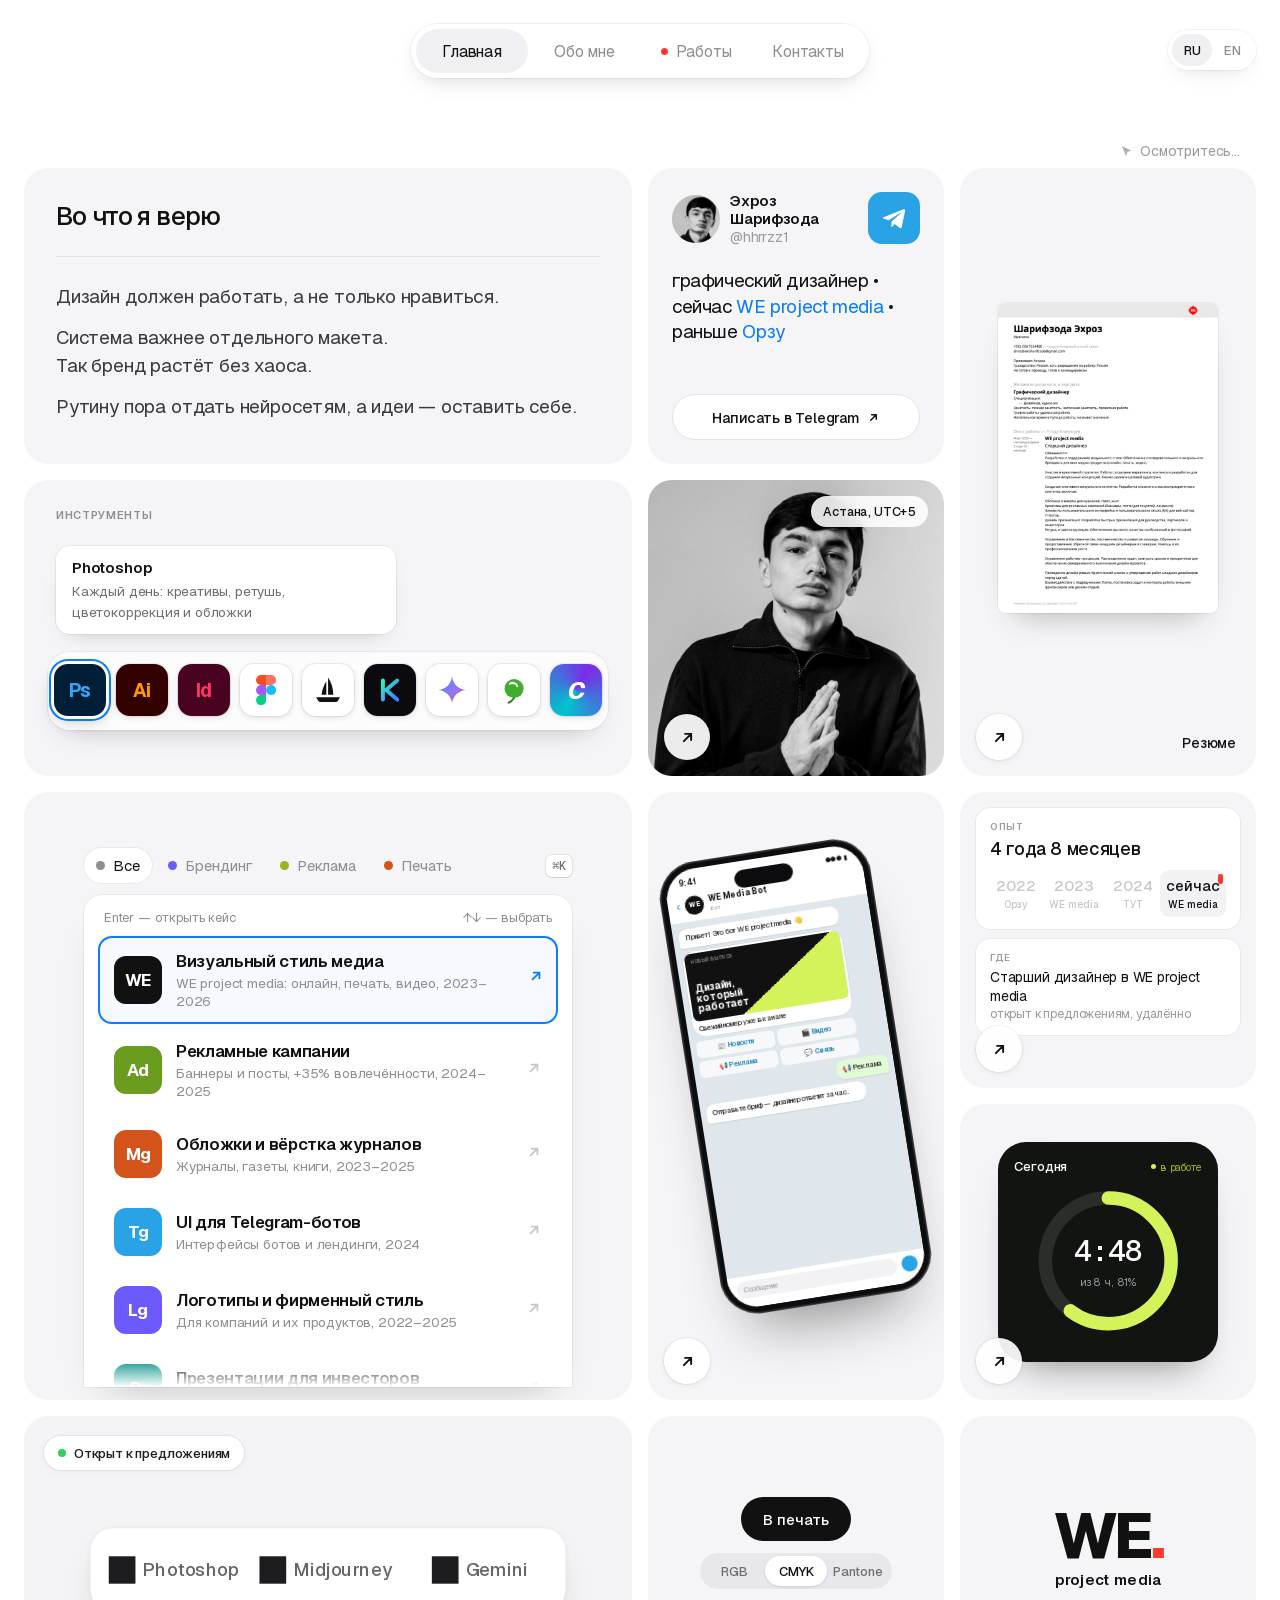
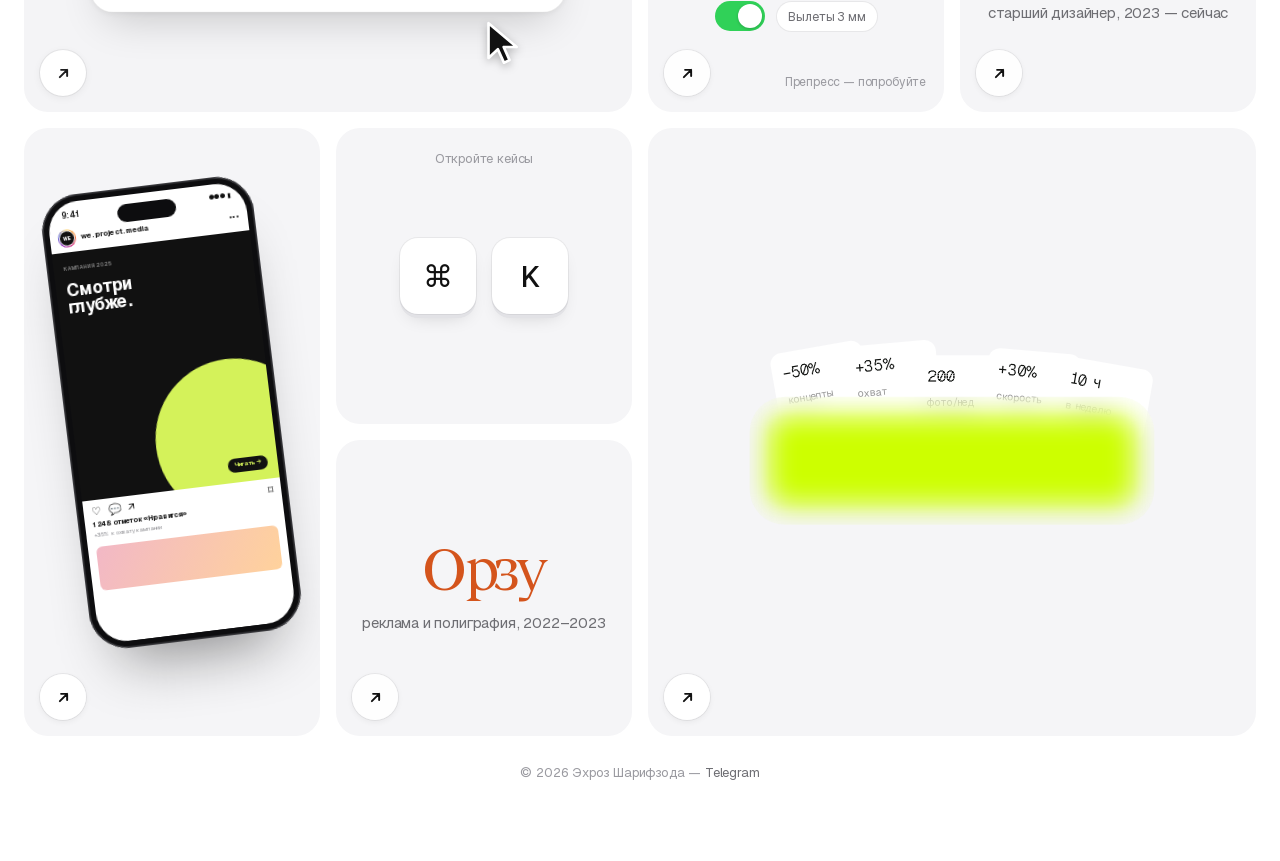
==== commit 5ed49a11: "Switch all fonts to Medeo Sans, Mono, Pixel and Serif Co-Authored-By: Claude Opus 5.5 <noreply@anthr" ====
--- a/index.html
+++ b/index.html
@@ -6,9 +6,8 @@
 <meta name="viewport" content="width=device-width,initial-scale=1">
 <title>Эхроз Шарифзода — графический дизайнер</title>
 <meta name="description" content="Эхроз Шарифзода — графический дизайнер. Брендинг, рекламные креативы, полиграфия и AI в дизайне.">
-<link rel="preconnect" href="https://fonts.googleapis.com">
-<link rel="preconnect" href="https://fonts.gstatic.com" crossorigin>
-<link href="https://fonts.googleapis.com/css2?family=Inter:wght@400;500;600;700;800&family=Doto:wght@700&family=Manrope:wght@300;400&display=swap" rel="stylesheet">
+<link rel="preload" href="fonts/medeo-sans/MedeoSansVariable.woff2" as="font" type="font/woff2" crossorigin>
+<link rel="stylesheet" href="fonts.css">
 <link rel="stylesheet" href="site.css">
 </head>
 <body>
--- a/fonts.css
+++ b/fonts.css
@@ -0,0 +1,62 @@
+@font-face {
+  font-family: "Medeo Sans";
+  src: url("fonts/medeo-sans/MedeoSansVariable.woff2") format("woff2");
+  font-weight: 100 900;
+  font-style: normal;
+  font-display: swap;
+}
+@font-face {
+  font-family: "Medeo Sans";
+  src: url("fonts/medeo-sans/MedeoSansVariable-Italic.woff2") format("woff2");
+  font-weight: 100 900;
+  font-style: italic;
+  font-display: swap;
+}
+:root {
+  --font-medeo-sans: "Medeo Sans", ui-sans-serif, system-ui, -apple-system, BlinkMacSystemFont, "Segoe UI", Roboto, "Helvetica Neue", Arial, sans-serif;
+}
+@font-face {
+  font-family: "Medeo Mono";
+  src: url("fonts/medeo-mono/MedeoMonoVariable.woff2") format("woff2");
+  font-weight: 100 900;
+  font-style: normal;
+  font-display: swap;
+}
+@font-face {
+  font-family: "Medeo Mono";
+  src: url("fonts/medeo-mono/MedeoMonoVariable-Italic.woff2") format("woff2");
+  font-weight: 100 900;
+  font-style: italic;
+  font-display: swap;
+}
+:root {
+  --font-medeo-mono: "Medeo Mono", ui-monospace, SFMono-Regular, "Roboto Mono", Menlo, Monaco, "Liberation Mono", "DejaVu Sans Mono", "Courier New", monospace;
+}
+/* WOFF 1.0, under the name RC1 and RC2 shipped. Up to 1.000-rc2 the decomposed pixels compressed so well that
+   OTS rejected the woff2 and WebKit both files; since rc3 the pixels are components and every format loads. */
+@font-face {
+  font-family: "Medeo Pixel";
+  src: url("fonts/medeo-pixel/MedeoPixelVariable.woff") format("woff");
+  font-weight: 400;
+  font-style: normal;
+  font-display: swap;
+}
+:root {
+  --font-medeo-pixel: "Medeo Pixel", "Medeo Mono", ui-monospace, SFMono-Regular, Menlo, monospace;
+}
+/* The dot shape is the ELSH axis; these are the font's named instances. */
+.medeo-pixel-square { font-variation-settings: "ELSH" 1; }
+.medeo-pixel-circle { font-variation-settings: "ELSH" 20; }
+.medeo-pixel-grid { font-variation-settings: "ELSH" 40; }
+.medeo-pixel-triangle { font-variation-settings: "ELSH" 60; }
+.medeo-pixel-line { font-variation-settings: "ELSH" 80; }
+@font-face {
+  font-family: "Medeo Serif";
+  src: url("fonts/medeo-serif/MedeoSerif-Regular.woff2") format("woff2");
+  font-weight: 400;
+  font-style: normal;
+  font-display: swap;
+}
+:root {
+  --font-medeo-serif: "Medeo Serif", ui-serif, Georgia, Cambria, "Times New Roman", Times, serif;
+}
--- a/site.css
+++ b/site.css
@@ -8,7 +8,7 @@
 }
 *{box-sizing:border-box;margin:0;padding:0}
 html{-webkit-text-size-adjust:100%}
-body{font-family:Inter,-apple-system,BlinkMacSystemFont,system-ui,sans-serif;background:var(--bg);color:var(--ink);
+body{font-family:var(--font-medeo-sans);background:var(--bg);color:var(--ink);
   -webkit-font-smoothing:antialiased;letter-spacing:-.011em;overflow-x:hidden}
 a{color:inherit;text-decoration:none}
 button{font:inherit;color:inherit;background:none;border:0;cursor:pointer}
@@ -226,7 +226,7 @@
 .tabs button[aria-pressed=true]{color:var(--ink);background:#fff;box-shadow:0 0 0 1px rgba(0,0,0,.05)}
 .tabs kbd{margin-left:auto}
 kbd{display:inline-grid;place-items:center;min-width:22px;height:22px;padding:0 6px;border-radius:6px;background:#fff;
-  font:500 12px Inter,system-ui,sans-serif;color:#6e6e73;box-shadow:0 0 0 1px rgba(0,0,0,.08),0 1px 0 rgba(0,0,0,.08)}
+  font:500 12px var(--font-medeo-mono);color:#6e6e73;box-shadow:0 0 0 1px rgba(0,0,0,.08),0 1px 0 rgba(0,0,0,.08)}
 .pal{background:#fff;border-radius:18px 18px 0 0;box-shadow:0 0 0 1px rgba(0,0,0,.05),0 20px 40px -24px rgba(0,0,0,.25);
   padding:14px 14px 0;height:calc(100% - 60px);overflow:hidden;display:flex;flex-direction:column}
 .pal .hint{display:flex;justify-content:space-between;font-size:13px;color:#8e8e93;padding:0 6px 10px}
@@ -250,8 +250,8 @@
 .fx .fb{position:absolute;left:24px;top:96px;width:458px;height:112px;border-radius:21.33px;background:#cdff00;filter:blur(3.8px);z-index:1}
 .fx .fc{position:absolute;z-index:0;top:0;left:0;width:116px;height:90px;border-radius:14px;background:#fff;overflow:hidden;white-space:nowrap;
   transform:translate(var(--x),var(--y)) rotate(var(--r));animation:fxOut 6.4s cubic-bezier(.6,0,.25,1) infinite;animation-delay:calc(var(--k)*.07s)}
-.fx .fc b{position:absolute;left:14px;top:14px;font:700 20px/24px Doto,ui-monospace,"SF Mono",Menlo,monospace;color:#121412}
-.fx .fc span{position:absolute;left:14px;top:52px;font:400 13px/16px Manrope,Inter,system-ui,sans-serif;color:#969696}
+.fx .fc b{position:absolute;left:14px;top:14px;font:400 20px/24px var(--font-medeo-pixel);color:#121412}
+.fx .fc span{position:absolute;left:14px;top:52px;font:400 13px/16px var(--font-medeo-sans);color:#969696}
 .fx .fc:nth-child(2){--r:-10deg;--x:30.9px;--y:9.2px}
 .fx .fc:nth-child(3){--r:-5deg;--x:119.7px;--y:4.8px}
 .fx .fc:nth-child(4){--r:0deg;--x:208px;--y:20px}
@@ -266,9 +266,9 @@
   box-shadow:inset 0 1px 2px rgba(255,255,255,.7),0 24px 60px rgba(0,0,0,.07)}
 .fx .fg i{position:absolute;left:20px;top:20px;width:59.82px;height:59.82px;padding:12px;border-radius:29.91px;background:rgba(255,255,255,.34);display:block}
 .fx .fg i svg{display:block;width:100%;height:100%}
-.fx .fg b{position:absolute;left:98px;top:36px;font:400 28px/34px Manrope,Inter,system-ui,sans-serif;letter-spacing:-.28px;color:#6b6e6b;white-space:nowrap}
-.fx .fg span{position:absolute;left:98px;top:80px;font:300 20px/26px Manrope,Inter,system-ui,sans-serif;color:#6b6e6b;white-space:nowrap}
-.fx .fg em{position:absolute;left:460px;top:30px;font:400 36px/43px Manrope,Inter,system-ui,sans-serif;font-style:normal;color:#6b6e6b}
+.fx .fg b{position:absolute;left:98px;top:36px;font:400 28px/34px var(--font-medeo-sans);letter-spacing:-.28px;color:#6b6e6b;white-space:nowrap}
+.fx .fg span{position:absolute;left:98px;top:80px;font:300 20px/26px var(--font-medeo-sans);color:#6b6e6b;white-space:nowrap}
+.fx .fg em{position:absolute;left:460px;top:30px;font:400 36px/43px var(--font-medeo-sans);font-style:normal;color:#6b6e6b}
 
 /* ---------- UI kit ---------- */
 .ui{display:flex;flex-direction:column;align-items:center;justify-content:center;gap:12px;padding:20px}
@@ -298,7 +298,7 @@
 .ring svg{position:absolute;width:88%;height:88%;transform:rotate(-90deg)}
 .ring circle{fill:none;stroke-width:9;stroke-linecap:round}
 .ring .v{text-align:center}
-.ring b{display:block;font-size:30px;font-weight:500;letter-spacing:-.04em;font-variant-numeric:tabular-nums}
+.ring b{display:block;font-family:var(--font-medeo-mono);font-size:30px;font-weight:500;letter-spacing:-.04em;font-variant-numeric:tabular-nums}
 .ring small{font-size:10.5px;color:#9a9aa0}
 
 /* ---------- keys ---------- */
@@ -320,7 +320,7 @@
 .yv .pet{position:absolute;width:10px;height:10px;border-radius:60% 0 60% 0;background:#ff8a80;opacity:0;top:-10px}
 .yv:hover .pet{animation:fall 2.4s linear infinite}
 @keyframes fall{0%{opacity:0;transform:translate(0,0) rotate(0)}10%{opacity:.9}100%{opacity:0;transform:translate(40px,360px) rotate(260deg)}}
-.tr .w1{color:#d4541c;font-size:52px;letter-spacing:-.04em}
+.tr .w1{color:#d4541c;font-family:var(--font-medeo-serif);font-weight:400;font-size:56px;letter-spacing:-.02em}
 .tr .w2{color:#6e6e73}
 
 /* ---------- experience ---------- */
